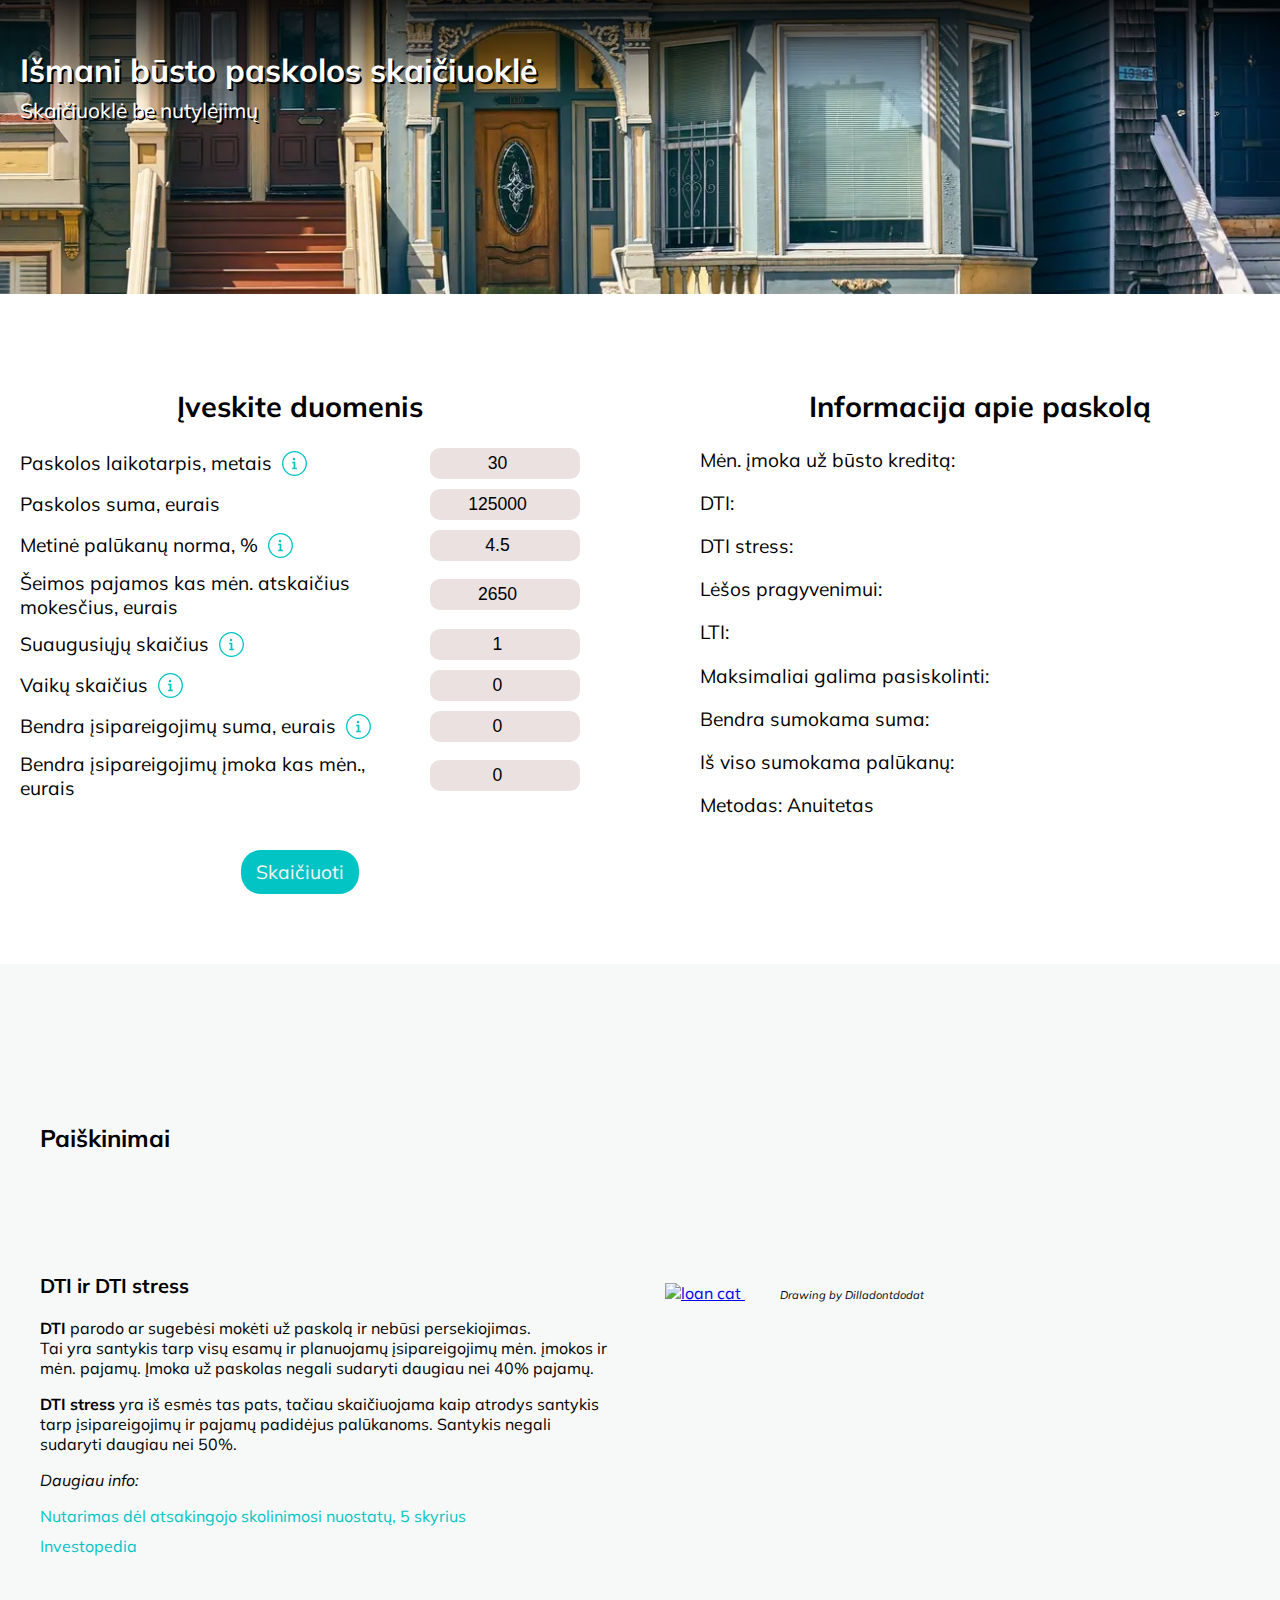
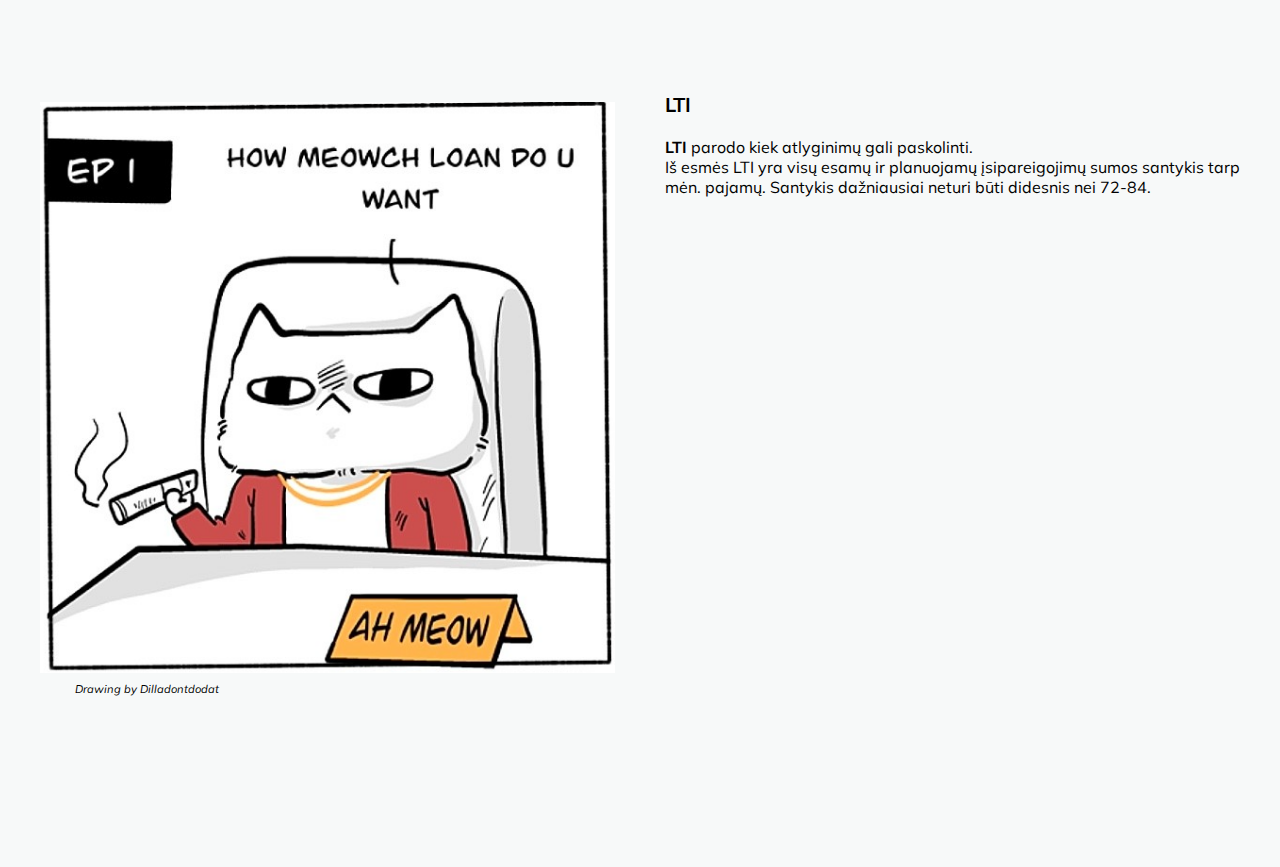
==== index.html @ d9f8b74d "will this work?" ====
<!DOCTYPE html>
<html lang="en">

<head>
    <meta charset="UTF-8">
    <meta http-equiv="X-UA-Compatible" content="IE=edge">
    <meta name="viewport" content="width=device-width, initial-scale=1.0">
    <title>Document</title>
    <link rel="stylesheet" href="style.css">

    <link rel="preconnect" href="https://fonts.googleapis.com">
    <link rel="preconnect" href="https://fonts.gstatic.com" crossorigin>
    <link href="https://fonts.googleapis.com/css2?family=Mulish&display=swap" rel="stylesheet">
</head>

<body>

    <header class="header">
        <div class="img-wrapper">
            <h1>Išmani būsto paskolos skaičiuoklė</h1>
            <p>Skaičiuoklė be nutylėjimų</p>
        </div>
    </header>

    <main class="main">

        <section class="calculator-input">

            <h2>Įveskite duomenis</h2>

            <div class="input-wrapper">

                <div class="input-info">
                    <label for="loanperiod">Paskolos laikotarpis, metais</label>
                    <div class="info-wrapper">
                        <svg xmlns="http://www.w3.org/2000/svg" shape-rendering="geometricPrecision"
                            text-rendering="geometricPrecision" image-rendering="optimizeQuality" fill-rule="evenodd"
                            clip-rule="evenodd" viewBox="0 0 512 512">
                            <path fill-rule="nonzero"
                                d="M256 0c70.69 0 134.7 28.66 181.02 74.98C483.34 121.31 512 185.31 512 256c0 70.69-28.66 134.7-74.98 181.02C390.7 483.34 326.69 512 256 512c-70.69 0-134.7-28.66-181.02-74.98C28.66 390.7 0 326.69 0 256c0-70.69 28.66-134.69 74.98-181.02C121.3 28.66 185.31 0 256 0zm17.75 342.25h29.15v29.32h-93.79v-29.32h28.76v-92.34h-28.76v-29.32h64.64v121.66zm-27.94-150.37c-7.08-.05-13.12-2.53-18.2-7.56-5.08-5.01-7.56-11.11-7.56-18.25 0-7.01 2.48-13.06 7.56-18.08 5.08-5.02 11.12-7.55 18.2-7.55 6.95 0 12.99 2.53 18.08 7.55 5.13 5.02 7.67 11.07 7.67 18.08 0 4.72-1.2 9.07-3.56 12.94-2.36 3.93-5.45 7.07-9.31 9.37-3.87 2.3-8.17 3.45-12.88 3.5zm171.9-97.59C376.33 52.92 319.15 27.32 256 27.32c-63.15 0-120.33 25.6-161.71 66.97C52.92 135.68 27.32 192.85 27.32 256c0 63.15 25.6 120.33 66.97 161.71 41.38 41.37 98.56 66.97 161.71 66.97 63.15 0 120.33-25.6 161.71-66.97 41.37-41.38 66.97-98.56 66.97-161.71 0-63.15-25.6-120.32-66.97-161.71z" />
                        </svg>
                        <div class="info-text">Maksimalus galimas paskolos laikotarpis yra 30 metų, standartiškai
                            skolinama
                            iki 65 metų amžiaus</div>
                    </div>
                </div>

                <input type="number" id="loanperiod" min="1" max="30" value="30" onkeyup="if(value>30) value=30;">



            </div>

            <div class="input-wrapper">
                <label for="loanamount">Paskolos suma, eurais</label>
                <input type="number" id="loanamount" value="125000">
            </div>

            <div class="input-wrapper">

                <div class="input-info">
                    <label for="interest">Metinė palūkanų norma, %</label>
                    <div class="info-wrapper">

                        <svg xmlns="http://www.w3.org/2000/svg" shape-rendering="geometricPrecision"
                            text-rendering="geometricPrecision" image-rendering="optimizeQuality" fill-rule="evenodd"
                            clip-rule="evenodd" viewBox="0 0 512 512">
                            <path fill-rule="nonzero"
                                d="M256 0c70.69 0 134.7 28.66 181.02 74.98C483.34 121.31 512 185.31 512 256c0 70.69-28.66 134.7-74.98 181.02C390.7 483.34 326.69 512 256 512c-70.69 0-134.7-28.66-181.02-74.98C28.66 390.7 0 326.69 0 256c0-70.69 28.66-134.69 74.98-181.02C121.3 28.66 185.31 0 256 0zm17.75 342.25h29.15v29.32h-93.79v-29.32h28.76v-92.34h-28.76v-29.32h64.64v121.66zm-27.94-150.37c-7.08-.05-13.12-2.53-18.2-7.56-5.08-5.01-7.56-11.11-7.56-18.25 0-7.01 2.48-13.06 7.56-18.08 5.08-5.02 11.12-7.55 18.2-7.55 6.95 0 12.99 2.53 18.08 7.55 5.13 5.02 7.67 11.07 7.67 18.08 0 4.72-1.2 9.07-3.56 12.94-2.36 3.93-5.45 7.07-9.31 9.37-3.87 2.3-8.17 3.45-12.88 3.5zm171.9-97.59C376.33 52.92 319.15 27.32 256 27.32c-63.15 0-120.33 25.6-161.71 66.97C52.92 135.68 27.32 192.85 27.32 256c0 63.15 25.6 120.33 66.97 161.71 41.38 41.37 98.56 66.97 161.71 66.97 63.15 0 120.33-25.6 161.71-66.97 41.37-41.38 66.97-98.56 66.97-161.71 0-63.15-25.6-120.32-66.97-161.71z" />
                        </svg>
                        <div class="info-text">Palūkanos susideda iš dviejų dalių: banko maržos ir EURIBOR. </div>
                    </div>
                </div>


                <input type="number" id="interest" value="4.5">



            </div>

            <div class="input-wrapper">
                <label for="income">Šeimos pajamos kas mėn. atskaičius mokesčius, eurais</label>
                <input type="number" id="income" value="2650">


            </div>

            <div class="input-wrapper">


                <div class="input-info">
                    <label for="adults">Suaugusiųjų skaičius</label>
                    <div class="info-wrapper">
                        <svg xmlns="http://www.w3.org/2000/svg" shape-rendering="geometricPrecision"
                            text-rendering="geometricPrecision" image-rendering="optimizeQuality" fill-rule="evenodd"
                            clip-rule="evenodd" viewBox="0 0 512 512">
                            <path fill-rule="nonzero"
                                d="M256 0c70.69 0 134.7 28.66 181.02 74.98C483.34 121.31 512 185.31 512 256c0 70.69-28.66 134.7-74.98 181.02C390.7 483.34 326.69 512 256 512c-70.69 0-134.7-28.66-181.02-74.98C28.66 390.7 0 326.69 0 256c0-70.69 28.66-134.69 74.98-181.02C121.3 28.66 185.31 0 256 0zm17.75 342.25h29.15v29.32h-93.79v-29.32h28.76v-92.34h-28.76v-29.32h64.64v121.66zm-27.94-150.37c-7.08-.05-13.12-2.53-18.2-7.56-5.08-5.01-7.56-11.11-7.56-18.25 0-7.01 2.48-13.06 7.56-18.08 5.08-5.02 11.12-7.55 18.2-7.55 6.95 0 12.99 2.53 18.08 7.55 5.13 5.02 7.67 11.07 7.67 18.08 0 4.72-1.2 9.07-3.56 12.94-2.36 3.93-5.45 7.07-9.31 9.37-3.87 2.3-8.17 3.45-12.88 3.5zm171.9-97.59C376.33 52.92 319.15 27.32 256 27.32c-63.15 0-120.33 25.6-161.71 66.97C52.92 135.68 27.32 192.85 27.32 256c0 63.15 25.6 120.33 66.97 161.71 41.38 41.37 98.56 66.97 161.71 66.97 63.15 0 120.33-25.6 161.71-66.97 41.37-41.38 66.97-98.56 66.97-161.71 0-63.15-25.6-120.32-66.97-161.71z" />
                        </svg>
                        <div class="info-text">Pragyvenimo suma suaugusiui: 575 eurų. </div>
                    </div>
                </div>

                <input type="number" id="adults" value="1">



            </div>

            <div class="input-wrapper">



                <div class="input-info">
                    <label for="kids">Vaikų skaičius</label>
                    <div class="info-wrapper">

                        <svg xmlns="http://www.w3.org/2000/svg" shape-rendering="geometricPrecision"
                            text-rendering="geometricPrecision" image-rendering="optimizeQuality" fill-rule="evenodd"
                            clip-rule="evenodd" viewBox="0 0 512 512">
                            <path fill-rule="nonzero"
                                d="M256 0c70.69 0 134.7 28.66 181.02 74.98C483.34 121.31 512 185.31 512 256c0 70.69-28.66 134.7-74.98 181.02C390.7 483.34 326.69 512 256 512c-70.69 0-134.7-28.66-181.02-74.98C28.66 390.7 0 326.69 0 256c0-70.69 28.66-134.69 74.98-181.02C121.3 28.66 185.31 0 256 0zm17.75 342.25h29.15v29.32h-93.79v-29.32h28.76v-92.34h-28.76v-29.32h64.64v121.66zm-27.94-150.37c-7.08-.05-13.12-2.53-18.2-7.56-5.08-5.01-7.56-11.11-7.56-18.25 0-7.01 2.48-13.06 7.56-18.08 5.08-5.02 11.12-7.55 18.2-7.55 6.95 0 12.99 2.53 18.08 7.55 5.13 5.02 7.67 11.07 7.67 18.08 0 4.72-1.2 9.07-3.56 12.94-2.36 3.93-5.45 7.07-9.31 9.37-3.87 2.3-8.17 3.45-12.88 3.5zm171.9-97.59C376.33 52.92 319.15 27.32 256 27.32c-63.15 0-120.33 25.6-161.71 66.97C52.92 135.68 27.32 192.85 27.32 256c0 63.15 25.6 120.33 66.97 161.71 41.38 41.37 98.56 66.97 161.71 66.97 63.15 0 120.33-25.6 161.71-66.97 41.37-41.38 66.97-98.56 66.97-161.71 0-63.15-25.6-120.32-66.97-161.71z" />
                        </svg>

                        <div class="info-text">Pragyvenimo suma vaikui: 215 eurų. </div>


                    </div>

                </div>


                <input type="number" id="kids" value="0">



            </div>

            <div class="input-wrapper">

                <div class="input-info">

                    <label for="obligationtotal">Bendra įsipareigojimų suma, eurais</label>
                    <div class="info-wrapper">
                        <svg xmlns="http://www.w3.org/2000/svg" shape-rendering="geometricPrecision"
                            text-rendering="geometricPrecision" image-rendering="optimizeQuality" fill-rule="evenodd"
                            clip-rule="evenodd" viewBox="0 0 512 512">
                            <path fill-rule="nonzero"
                                d="M256 0c70.69 0 134.7 28.66 181.02 74.98C483.34 121.31 512 185.31 512 256c0 70.69-28.66 134.7-74.98 181.02C390.7 483.34 326.69 512 256 512c-70.69 0-134.7-28.66-181.02-74.98C28.66 390.7 0 326.69 0 256c0-70.69 28.66-134.69 74.98-181.02C121.3 28.66 185.31 0 256 0zm17.75 342.25h29.15v29.32h-93.79v-29.32h28.76v-92.34h-28.76v-29.32h64.64v121.66zm-27.94-150.37c-7.08-.05-13.12-2.53-18.2-7.56-5.08-5.01-7.56-11.11-7.56-18.25 0-7.01 2.48-13.06 7.56-18.08 5.08-5.02 11.12-7.55 18.2-7.55 6.95 0 12.99 2.53 18.08 7.55 5.13 5.02 7.67 11.07 7.67 18.08 0 4.72-1.2 9.07-3.56 12.94-2.36 3.93-5.45 7.07-9.31 9.37-3.87 2.3-8.17 3.45-12.88 3.5zm171.9-97.59C376.33 52.92 319.15 27.32 256 27.32c-63.15 0-120.33 25.6-161.71 66.97C52.92 135.68 27.32 192.85 27.32 256c0 63.15 25.6 120.33 66.97 161.71 41.38 41.37 98.56 66.97 161.71 66.97 63.15 0 120.33-25.6 161.71-66.97 41.37-41.38 66.97-98.56 66.97-161.71 0-63.15-25.6-120.32-66.97-161.71z" />
                        </svg>
                        <div class="info-text">Įveskite visų savo esamų kredito limitų, paskolų, lizingų sumą.</div>
                    </div>
                </div>



                <input type="number" id="obligationtotal" value="0">




            </div>

            <div class="input-wrapper">
                <label for="obligationmonthly">Bendra įsipareigojimų įmoka kas mėn., eurais</label>
                <input type="number" id="obligationmonthly" value="0">
            </div>

            <div class="button-wrap">

                <button class="calculate-click" onclick="calculateMortgage()">Skaičiuoti</button>
            </div>

        </section>

        <section class="calculator-output">

            <h2>Informacija apie paskolą</h2>


            <p id="monthly-payment">Mėn. įmoka už būsto kreditą:</p>
            <p id="DTI">DTI:</p>
            <p id="DSTI">DTI stress:</p>
            <p id="disposibles">Lėšos pragyvenimui: </p>
            <p id="LTI">LTI:</p>
            <p id="max-loan">Maksimaliai galima pasiskolinti:</p>
            <p id="loan-cost">Bendra sumokama suma:</p>
            <p id="total-interest">Iš viso sumokama palūkanų:</p>
            <p id="anuity">Metodas: Anuitetas</p>





        </section>






    </main>

    <footer class="footer">

        <section class="calculator-explained">

            <h2>Paiškinimai</h2>

            <article class="explain">

              


                <div class="explain-text">

                    <h3 class="DTI"> DTI ir DTI stress</h3>

                    <p> 

                        <p><strong>DTI</strong> parodo ar sugebėsi mokėti už paskolą ir nebūsi persekiojimas. <br> Tai yra santykis tarp visų esamų ir planuojamų įsipareigojimų mėn. įmokos ir mėn. pajamų. Įmoka už paskolas negali sudaryti daugiau nei 40% pajamų. </p>
                        <p><strong>DTI stress</strong> yra iš esmės tas pats, tačiau skaičiuojama kaip atrodys santykis tarp įsipareigojimų ir pajamų padidėjus palūkanoms. Santykis negali sudaryti daugiau nei 50%. </p>

                         
                    
                        <span class="more-info">

                            <p><em>Daugiau info:</em> </p>
                            
                            <a class="links"
                                href="https://e-seimas.lrs.lt/portal/legalAct/lt/TAD/TAIS.405879/asr"
                                target="_blank">Nutarimas
                                dėl atsakingojo
                                skolinimosi nuostatų, 5 skyrius</a>
                        </span>

                        
                        <span class="more-info">

                             <a class="links"
                                href="https://www.investopedia.com/terms/d/dti.asp"
                                target="_blank">Investopedia</a>
                        </span>

                    </p>
                </div>

                <div class="loan-cat">

                    <a href="#">
                        <img src="getmoney.png" alt="loan cat">
                    </a>
                    <cite>Drawing by Dilladontdodat</cite>
                    
                </div>

            </article>


            <article class="explain explain-2">

               

                <div class="explain-text explain-text-2">

                    <h3 class="LTI">LTI</h3>
                    
                    <p>
                        <strong>LTI</strong> parodo kiek atlyginimų gali paskolinti. <br> Iš esmės LTI yra visų esamų ir planuojamų įsipareigojimų sumos santykis tarp mėn. pajamų. Santykis dažniausiai neturi
                        būti didesnis nei 72-84. 
                    </p>
                </div>

                <div class="loan-cat loan-cat-2">

                    <a href="#">
                        <img src="howmuchloan.PNG" alt="loan cat">
                    </a>
                    <cite>Drawing by Dilladontdodat</cite>
                    
                </div>


            </article>


        </section>

    </footer>




    <script src="script.js"></script>

</body>

</html>
---- style.css ----
* {
  box-sizing: border-box;
}

body {
  margin: 0px;
  font-family: "Mulish", sans-serif;
}

.main,
.calculator-explained {
  margin-top: 50px;
  margin-left: auto;
  margin-right: auto;
  max-width: 1450px;
  width: 100%;
}

.header {
  margin-top: 0px;
  font-family: "Mulish", sans-serif;
}
.header .img-wrapper {
  background-image: linear-gradient(0deg, rgba(255, 255, 255, 0) 65%, rgba(1, 0, 0, 0.8) 100%), url("happyhouse.jpg");
  padding-bottom: 150px;
  background-position: 70%;
  background-size: 100%;
  background-repeat: no-repeat;
  background-size: cover;
}
.header .img-wrapper h1 {
  color: white;
  text-shadow: 2px 2px black;
  margin-left: 20px;
  margin-bottom: 7px;
  padding-top: 50px;
  margin-top: 0px;
}
.header .img-wrapper p {
  margin-top: 0px;
  color: white;
  text-shadow: 2px 2px black;
  margin-left: 20px;
  font-size: 1.3rem;
}

.main {
  display: grid;
  grid-template-columns: 1fr 1fr;
  -moz-column-gap: 80px;
       column-gap: 80px;
  font-size: 1.2rem;
}
@media (max-width: 999px) {
  .main {
    grid-template-columns: 1fr;
    width: 100%;
  }
}
.main h2 {
  text-align: center;
}
.main .calculator-input {
  padding: 20px;
}
.main .calculator-input .input-wrapper {
  margin-top: 10px;
  display: flex;
  justify-content: space-between;
  align-content: center;
  align-items: center;
  -moz-column-gap: 20px;
       column-gap: 20px;
}
@media (max-width: 649px) {
  .main .calculator-input .input-wrapper {
    flex-direction: column;
    row-gap: 20px;
  }
}
.main .calculator-input .input-wrapper label {
  text-align: left;
}
@media (max-width: 649px) {
  .main .calculator-input .input-wrapper label {
    text-align: center;
  }
}
.main .calculator-input .input-wrapper .input-info {
  display: flex;
  align-content: center;
  align-items: center;
  -moz-column-gap: 10px;
       column-gap: 10px;
}
.main .calculator-input .input-wrapper input {
  background-color: rgb(235, 225, 225);
  border: none;
  padding: 5px 10px;
  border-radius: 10px;
  width: 150px;
  font-size: 1.1rem;
  text-align: center;
}
@media (max-width: 649px) {
  .main .calculator-input .input-wrapper input {
    width: 50%;
  }
}
.main .calculator-input .input-wrapper .info-wrapper {
  width: 25px;
  height: 25px;
  position: relative;
  display: inline-block;
}
.main .calculator-input .input-wrapper .info-wrapper .info-text {
  background-color: #02c4c4;
  color: white;
  padding: 8px 10px;
  font-size: 0.85rem;
  border-radius: 10px;
  visibility: hidden;
  display: inline-block;
  position: absolute;
  left: 40px;
  width: 200px;
}
@media (max-width: 649px) {
  .main .calculator-input .input-wrapper .info-wrapper .info-text {
    right: 40px;
    left: unset;
  }
}
.main .calculator-input .input-wrapper .info-wrapper svg {
  width: 25px;
  height: 25px;
  fill: #02c4c4;
}
.main .calculator-input .input-wrapper .info-wrapper svg:hover {
  fill: blue;
}
.main .calculator-input .input-wrapper .info-wrapper:hover {
  cursor: pointer;
}
.main .calculator-input .input-wrapper .info-wrapper:hover .info-text {
  visibility: visible;
  z-index: 1;
}
.main .calculator-input .button-wrap {
  display: flex;
  justify-content: center;
}
.main .calculator-input .button-wrap .calculate-click {
  margin-top: 50px;
  background-color: #02c4c4;
  border: none;
  padding: 10px 15px;
  border-radius: 20px;
  font-family: "Mulish", sans-serif;
  color: whitesmoke;
  font-size: 1.2rem;
  cursor: pointer;
}
.main .calculator-input .button-wrap .calculate-click:hover {
  color: white;
  background-color: blue;
}
.main .calculator-input .button-wrap .calculate-click:active {
  opacity: 0.8;
}
.main .calculator-output {
  padding: 20px;
}

.footer {
  font-family: "Mulish", sans-serif;
  margin-top: 50px;
  margin-bottom: 0px;
  padding: 20px;
  padding-bottom: 50px;
  background-color: rgba(236, 241, 241, 0.3960784314);
  font-family: "Mulish", sans-serif;
}
@media (max-width: 999px) {
  .footer {
    width: 100%;
  }
}
.footer .calculator-explained {
  margin-top: 100px;
  padding: 20px;
  margin-bottom: 100px;
}
.footer .calculator-explained .explain, .footer .calculator-explained .explain.explain-2 {
  display: grid;
  grid-template-columns: 1fr 1fr;
  grid-template-rows: auto 1fr;
  -moz-column-gap: 50px;
       column-gap: 50px;
  margin-top: 100px;
}
@media (max-width: 649px) {
  .footer .calculator-explained .explain, .footer .calculator-explained .explain.explain-2 {
    grid-template-columns: 1fr;
    grid-template-rows: auto auto 1fr;
  }
}
.footer .calculator-explained .explain h3, .footer .calculator-explained .explain .LTI, .footer .calculator-explained .explain.explain-2 h3, .footer .calculator-explained .explain.explain-2 .LTI {
  font-size: 1.25rem;
}
.footer .calculator-explained .explain .loan-cat, .footer .calculator-explained .explain .loan-cat.loan-cat-2, .footer .calculator-explained .explain.explain-2 .loan-cat, .footer .calculator-explained .explain.explain-2 .loan-cat.loan-cat-2 {
  grid-row: 2/3;
  grid-column: 2/3;
  justify-self: end;
  width: 100%;
}
@media (max-width: 649px) {
  .footer .calculator-explained .explain .loan-cat, .footer .calculator-explained .explain .loan-cat.loan-cat-2, .footer .calculator-explained .explain.explain-2 .loan-cat, .footer .calculator-explained .explain.explain-2 .loan-cat.loan-cat-2 {
    grid-column: 1/2;
    grid-row: 3/4;
    justify-self: start;
    width: 100%;
  }
}
.footer .calculator-explained .explain .loan-cat a img, .footer .calculator-explained .explain .loan-cat.loan-cat-2 a img, .footer .calculator-explained .explain.explain-2 .loan-cat a img, .footer .calculator-explained .explain.explain-2 .loan-cat.loan-cat-2 a img {
  margin-top: 30px;
  width: 100%;
}
.footer .calculator-explained .explain .loan-cat cite, .footer .calculator-explained .explain .loan-cat.loan-cat-2 cite, .footer .calculator-explained .explain.explain-2 .loan-cat cite, .footer .calculator-explained .explain.explain-2 .loan-cat.loan-cat-2 cite {
  margin-left: 35px;
  font-size: 0.7em;
}
.footer .calculator-explained .explain .explain-text, .footer .calculator-explained .explain .explain-text.explain-text-2, .footer .calculator-explained .explain.explain-2 .explain-text, .footer .calculator-explained .explain.explain-2 .explain-text.explain-text-2 {
  grid-row: 2/3;
}
.footer .calculator-explained .explain .explain-text .more-info, .footer .calculator-explained .explain .explain-text.explain-text-2 .more-info, .footer .calculator-explained .explain.explain-2 .explain-text .more-info, .footer .calculator-explained .explain.explain-2 .explain-text.explain-text-2 .more-info {
  display: block;
  margin-top: 10px;
}
.footer .calculator-explained .explain .explain-text .more-info .links, .footer .calculator-explained .explain .explain-text.explain-text-2 .more-info .links, .footer .calculator-explained .explain.explain-2 .explain-text .more-info .links, .footer .calculator-explained .explain.explain-2 .explain-text.explain-text-2 .more-info .links {
  text-decoration: none;
  color: #02c4c4;
}
.footer .calculator-explained .explain .explain-text .more-info .links:hover, .footer .calculator-explained .explain .explain-text.explain-text-2 .more-info .links:hover, .footer .calculator-explained .explain.explain-2 .explain-text .more-info .links:hover, .footer .calculator-explained .explain.explain-2 .explain-text.explain-text-2 .more-info .links:hover {
  color: blue;
}
.footer .calculator-explained .explain .explain-text .more-info .links:active, .footer .calculator-explained .explain .explain-text.explain-text-2 .more-info .links:active, .footer .calculator-explained .explain.explain-2 .explain-text .more-info .links:active, .footer .calculator-explained .explain.explain-2 .explain-text.explain-text-2 .more-info .links:active {
  opacity: 0.8;
}
.footer .calculator-explained .explain .explain-text.explain-text-2, .footer .calculator-explained .explain.explain-2 .explain-text.explain-text-2 {
  grid-column: 2/3;
}
@media (max-width: 649px) {
  .footer .calculator-explained .explain .explain-text.explain-text-2, .footer .calculator-explained .explain.explain-2 .explain-text.explain-text-2 {
    grid-column: 1/2;
  }
}
.footer .calculator-explained .explain .loan-cat.loan-cat-2, .footer .calculator-explained .explain.explain-2 .loan-cat.loan-cat-2 {
  grid-column: 1/2;
  justify-self: start;
}/*# sourceMappingURL=style.css.map */
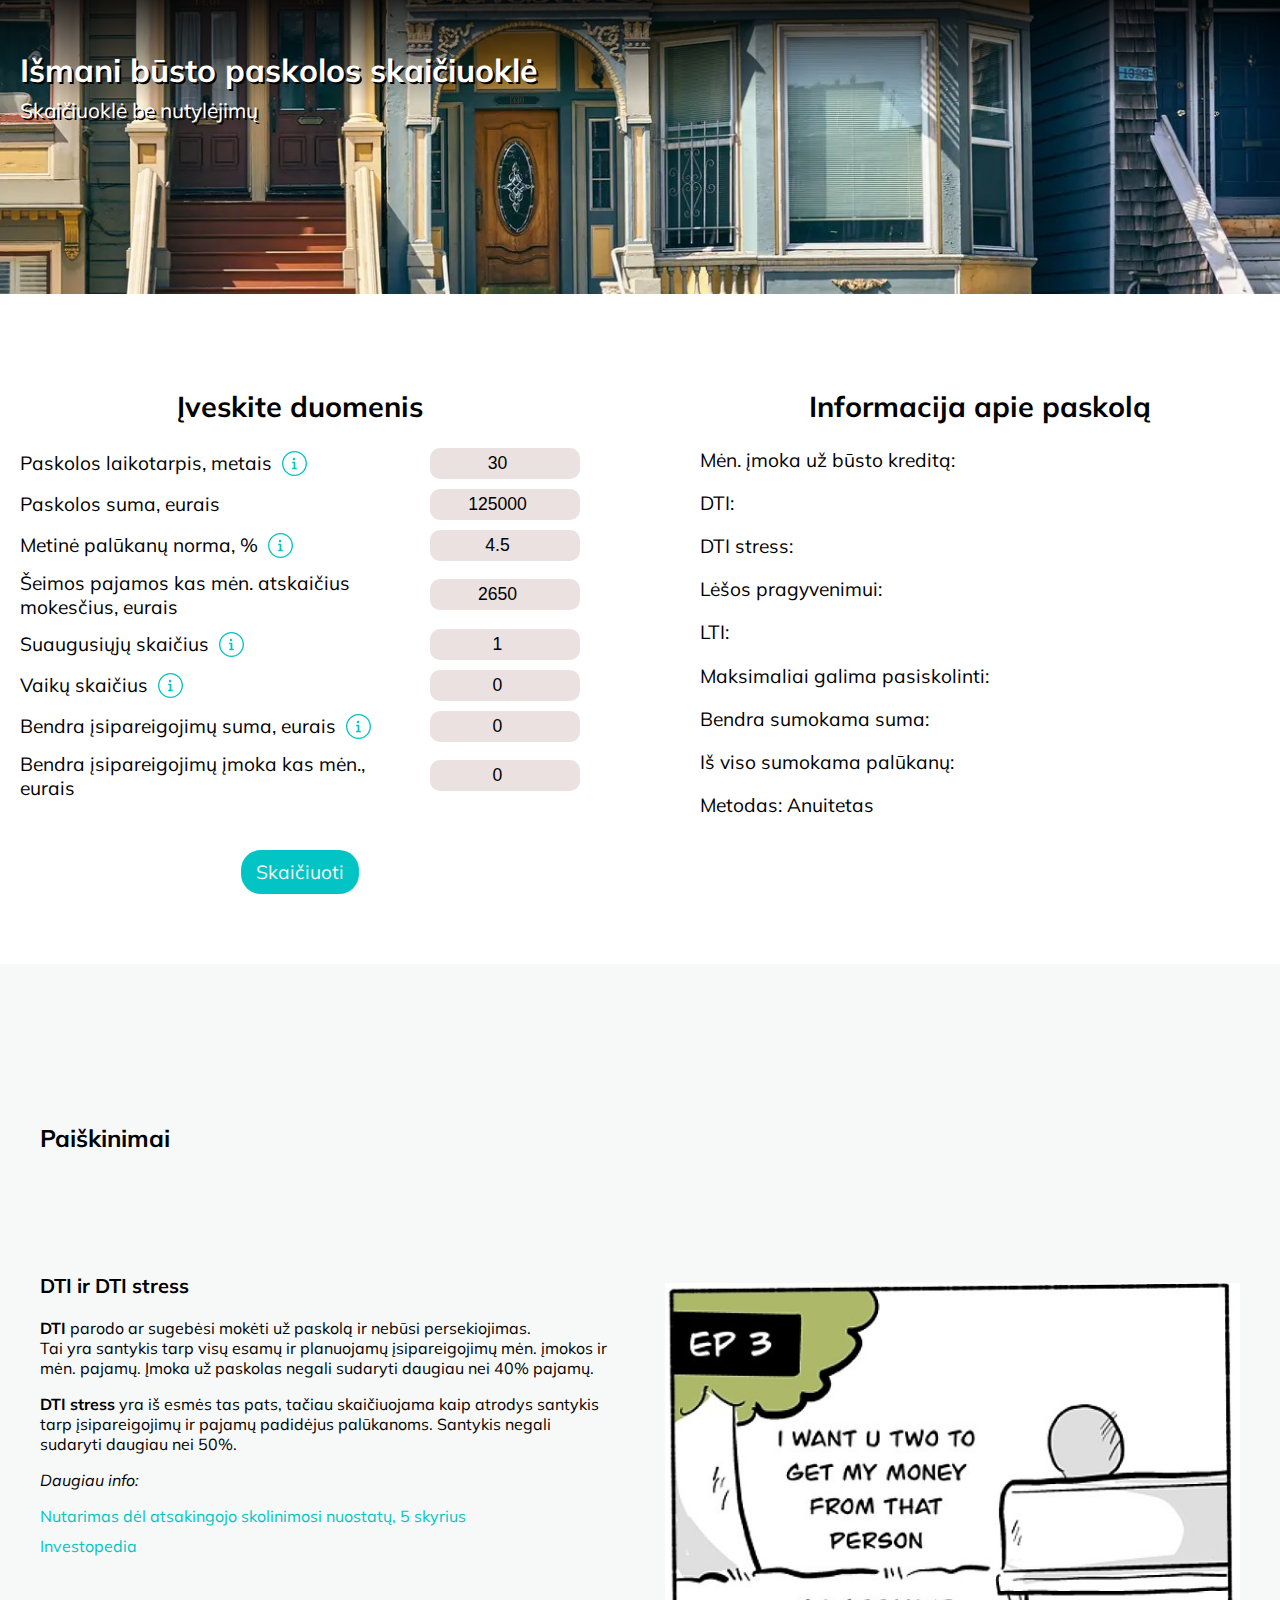
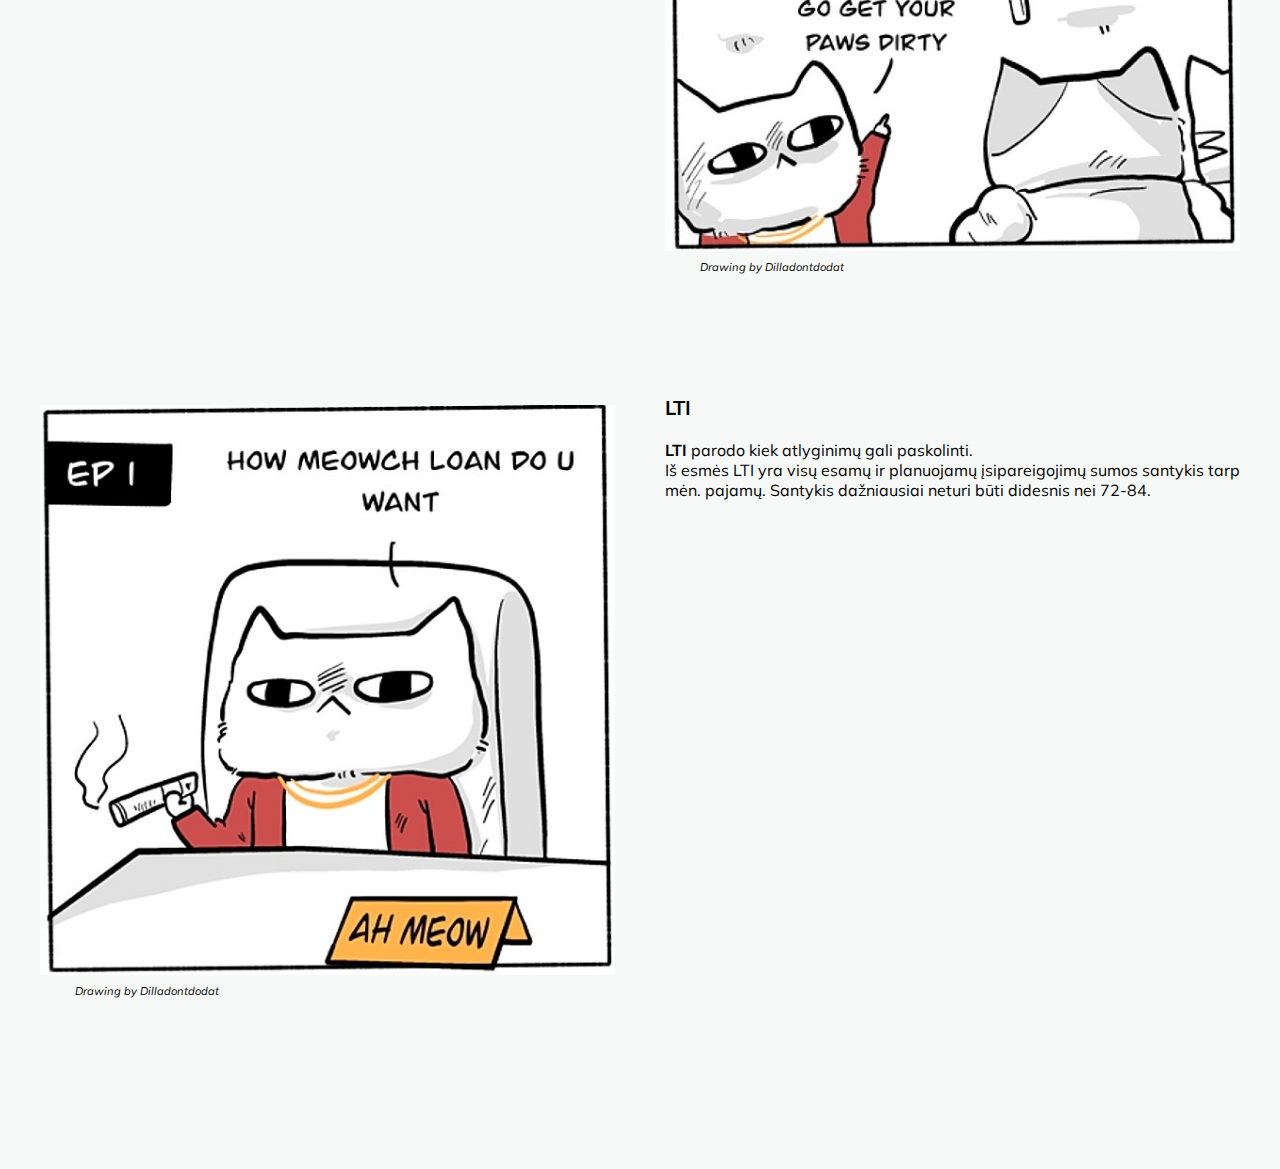
==== commit 156b4d11: "pls work" ====
--- a/index.html
+++ b/index.html
@@ -249,7 +249,7 @@
                 <div class="loan-cat">
 
                     <a href="#">
-                        <img src="getmoney.png" alt="loan cat">
+                        <img src="getmoney.PNG" alt="loan cat">
                     </a>
                     <cite>Drawing by Dilladontdodat</cite>
                     
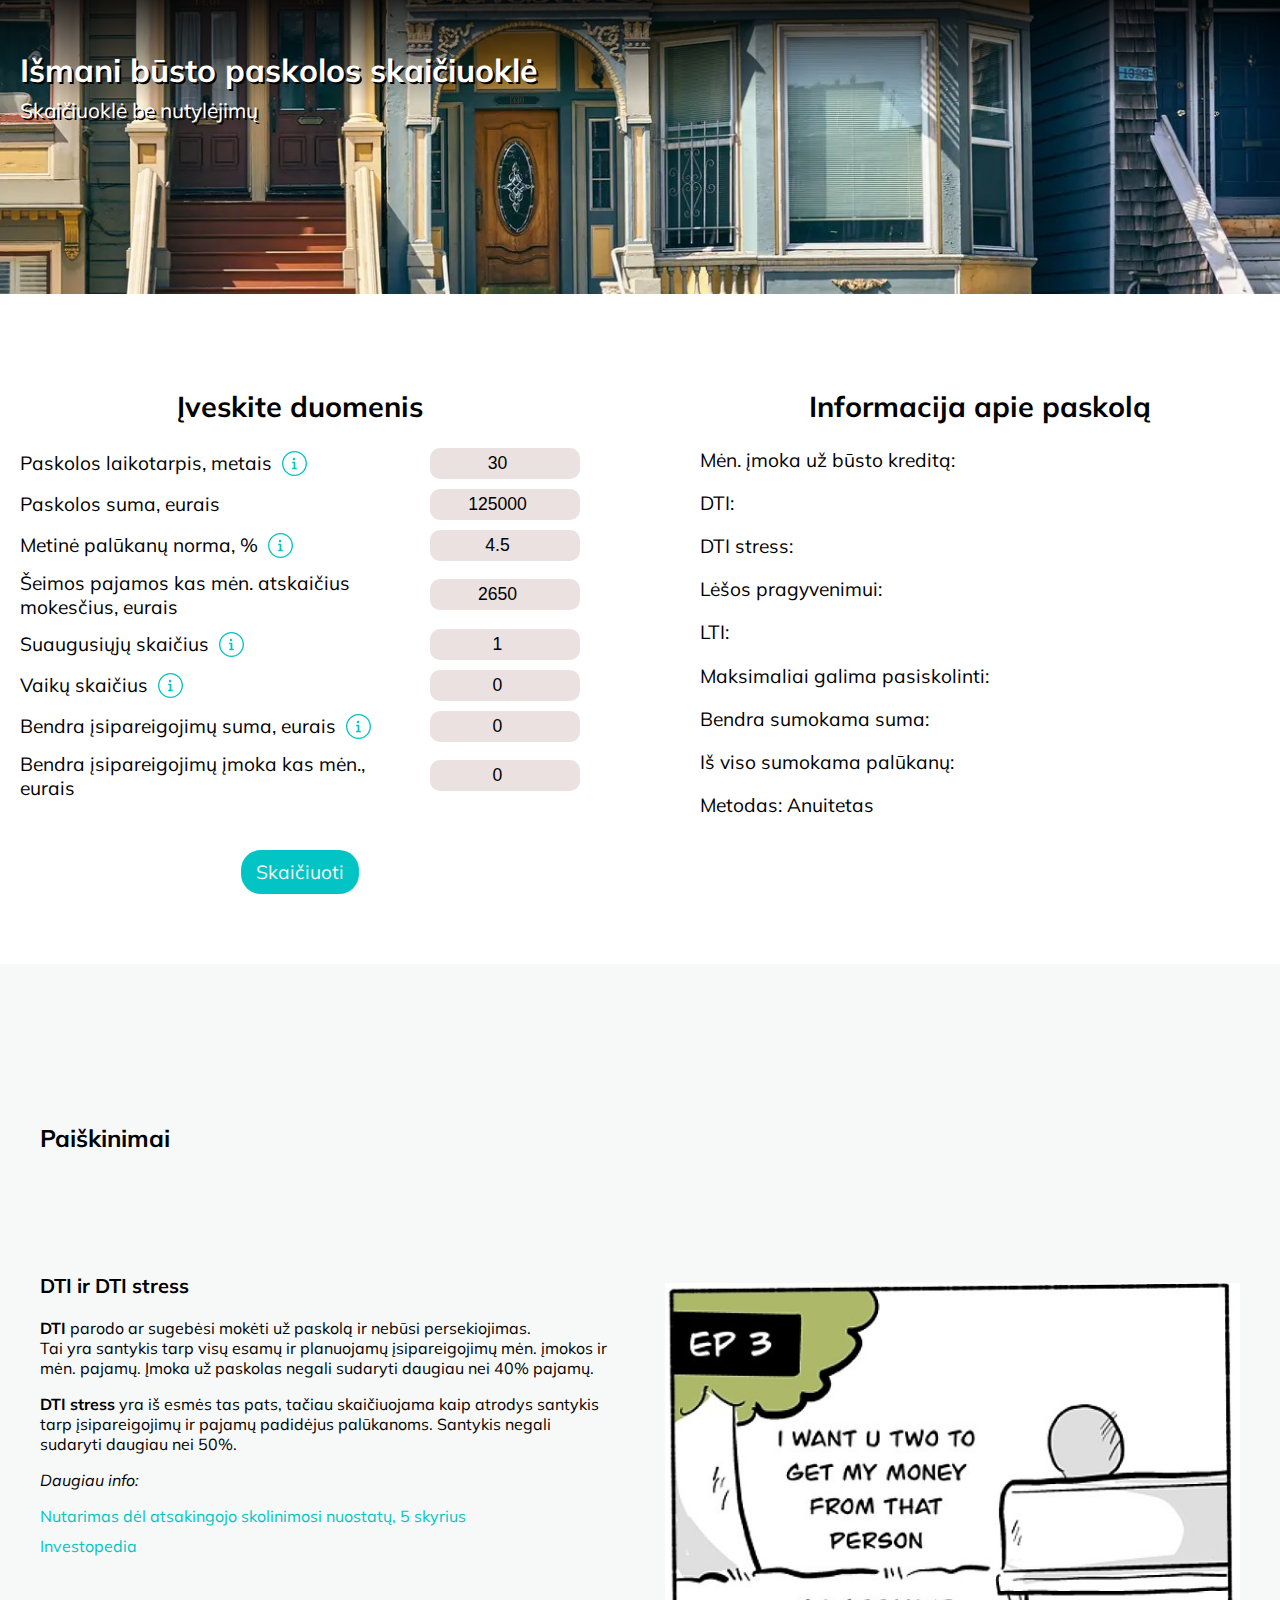
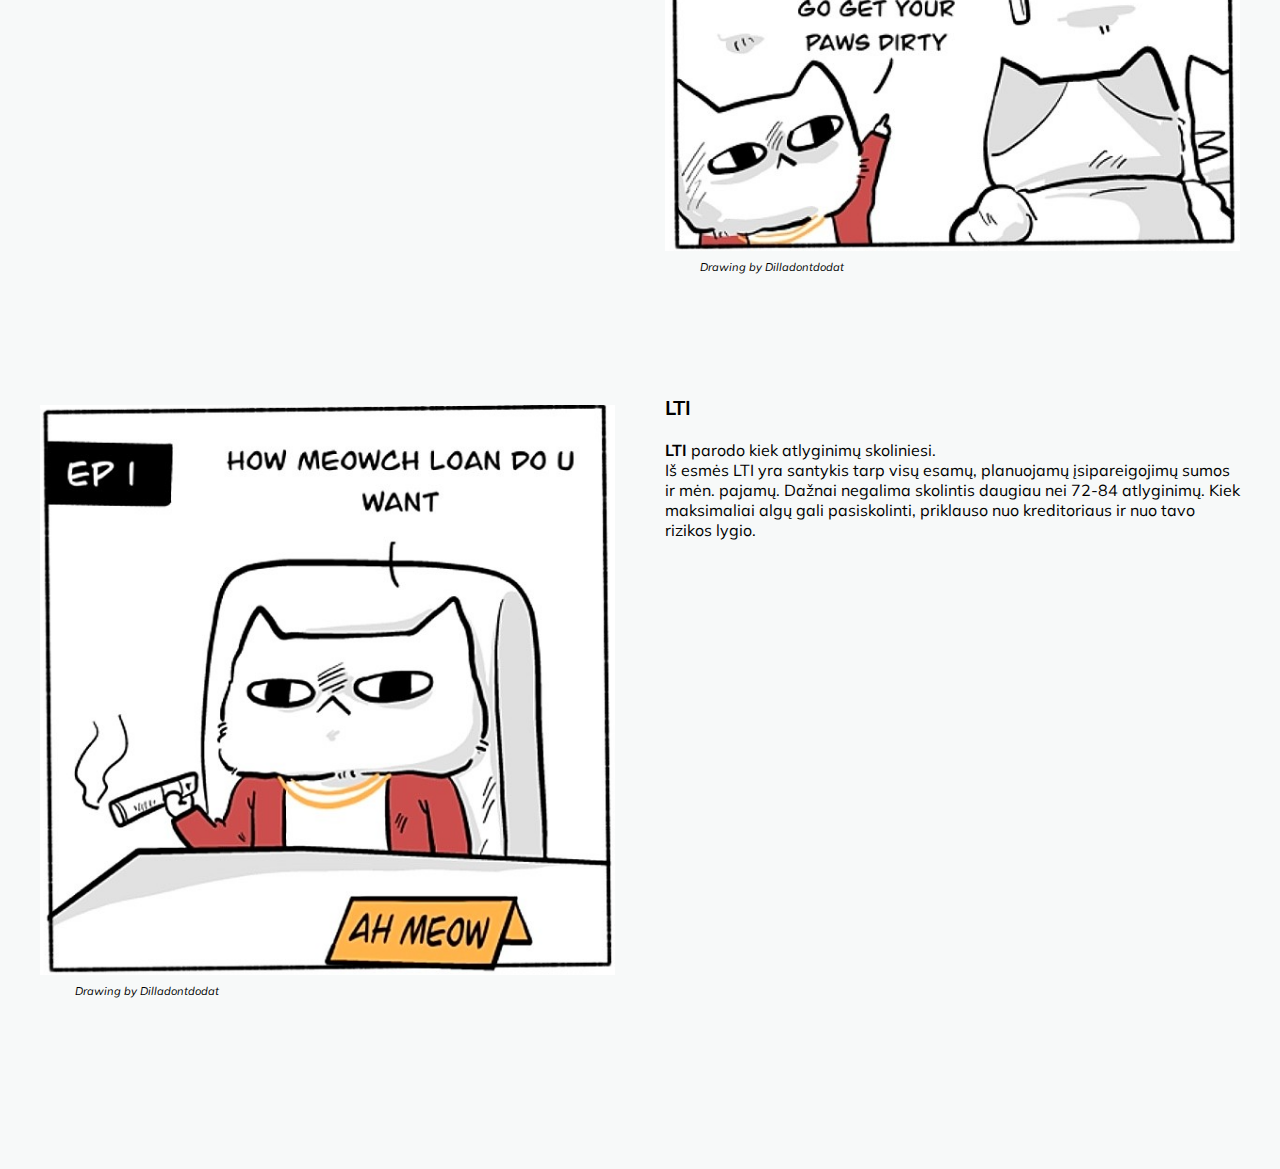
==== commit 430686bc: "text" ====
--- a/index.html
+++ b/index.html
@@ -267,8 +267,8 @@
                     <h3 class="LTI">LTI</h3>
                     
                     <p>
-                        <strong>LTI</strong> parodo kiek atlyginimų gali paskolinti. <br> Iš esmės LTI yra visų esamų ir planuojamų įsipareigojimų sumos santykis tarp mėn. pajamų. Santykis dažniausiai neturi
-                        būti didesnis nei 72-84. 
+                        <strong>LTI</strong> parodo kiek atlyginimų skoliniesi. <br> Iš esmės LTI yra santykis tarp visų esamų, planuojamų įsipareigojimų sumos ir mėn. pajamų. Dažnai negalima skolintis daugiau nei
+                        72-84 atlyginimų. Kiek maksimaliai algų gali pasiskolinti, priklauso nuo kreditoriaus ir nuo tavo rizikos lygio.
                     </p>
                 </div>
 
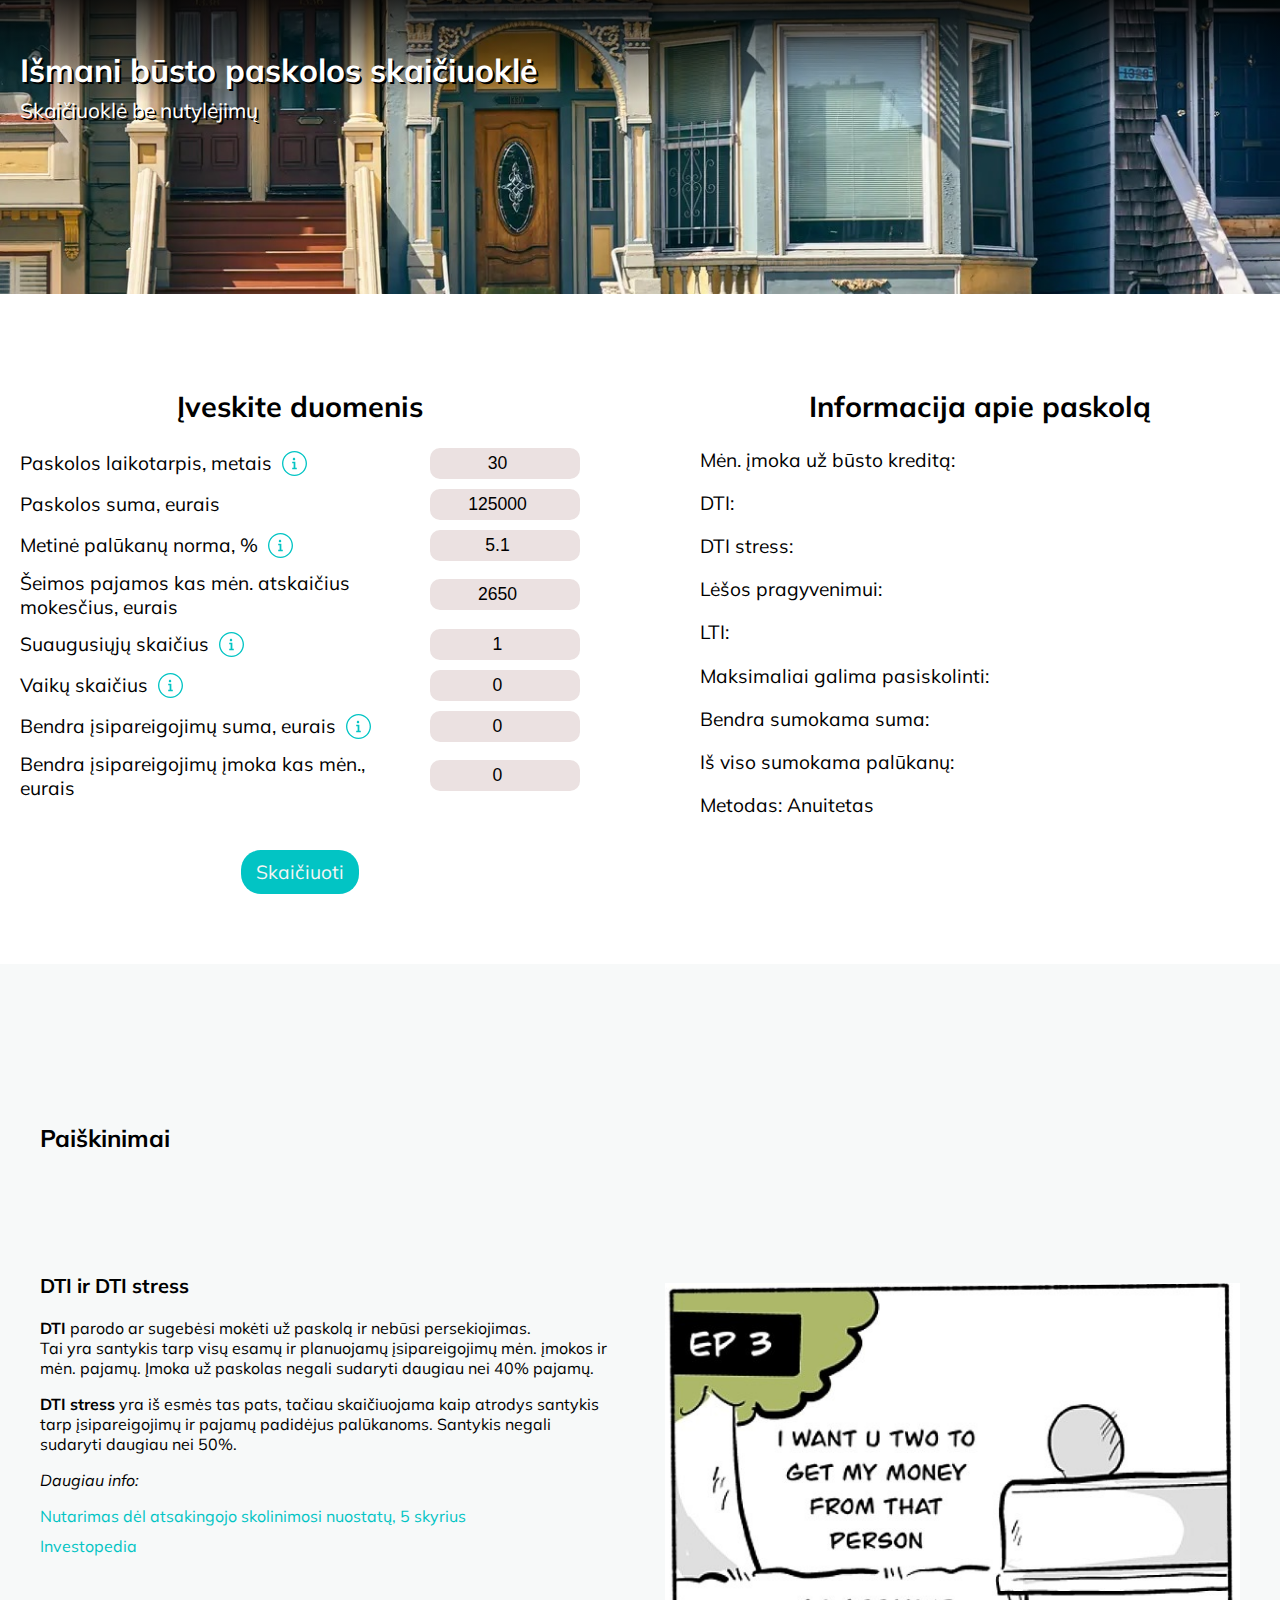
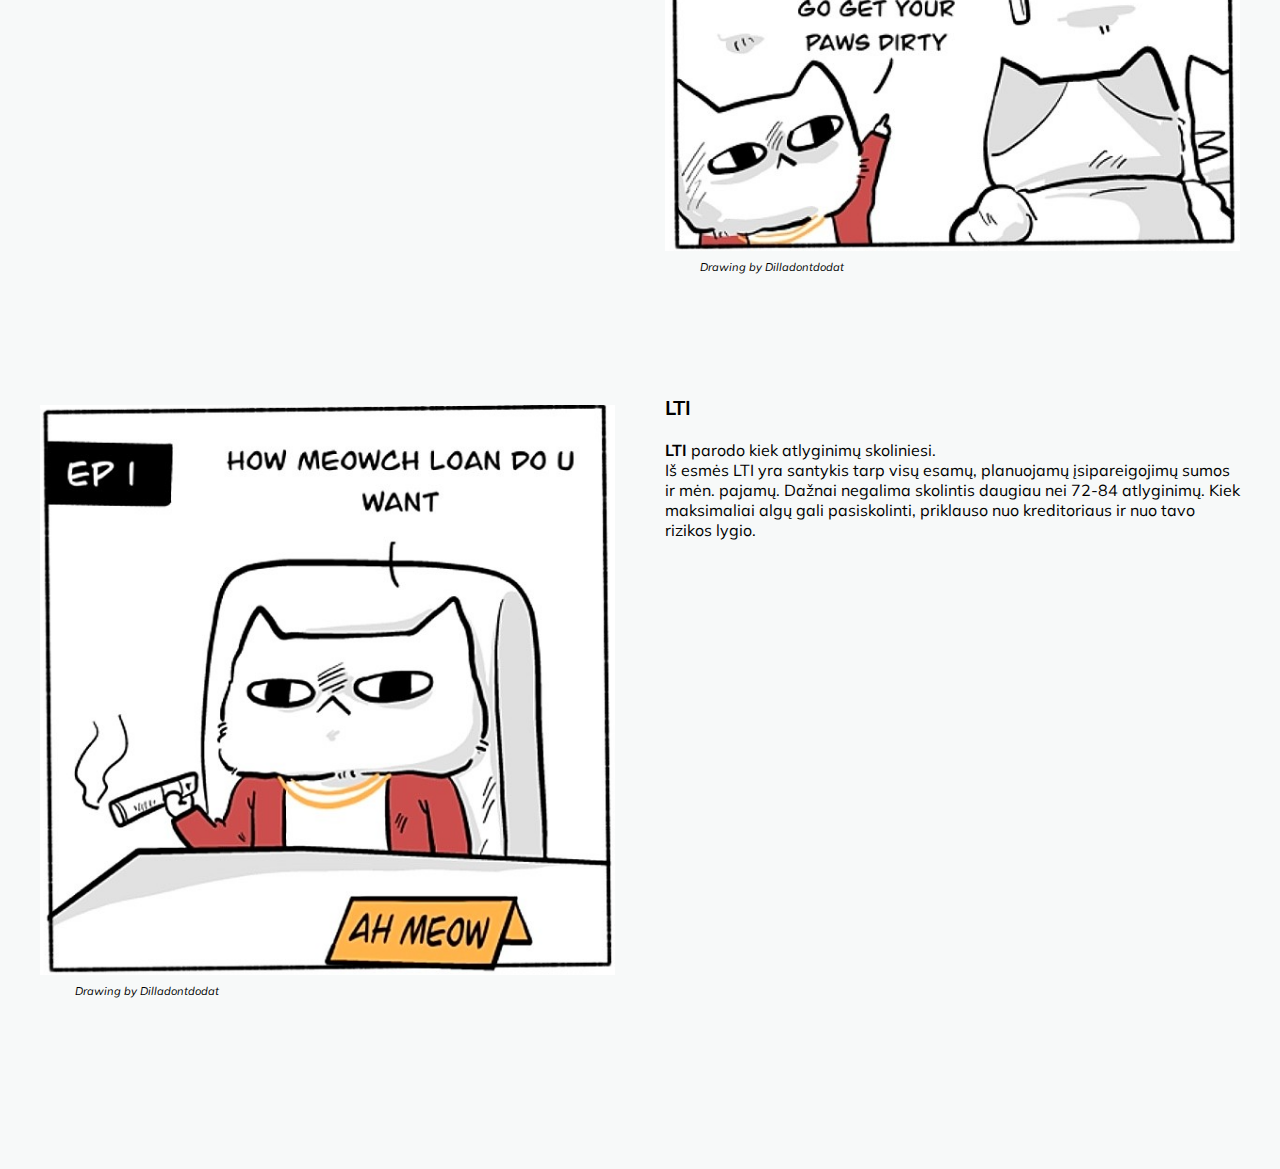
==== commit 25ca1f6a: "interest" ====
--- a/index.html
+++ b/index.html
@@ -73,7 +73,7 @@
                 </div>
 
 
-                <input type="number" id="interest" value="4.5">
+                <input type="number" id="interest" value="5.1">
 
 
 
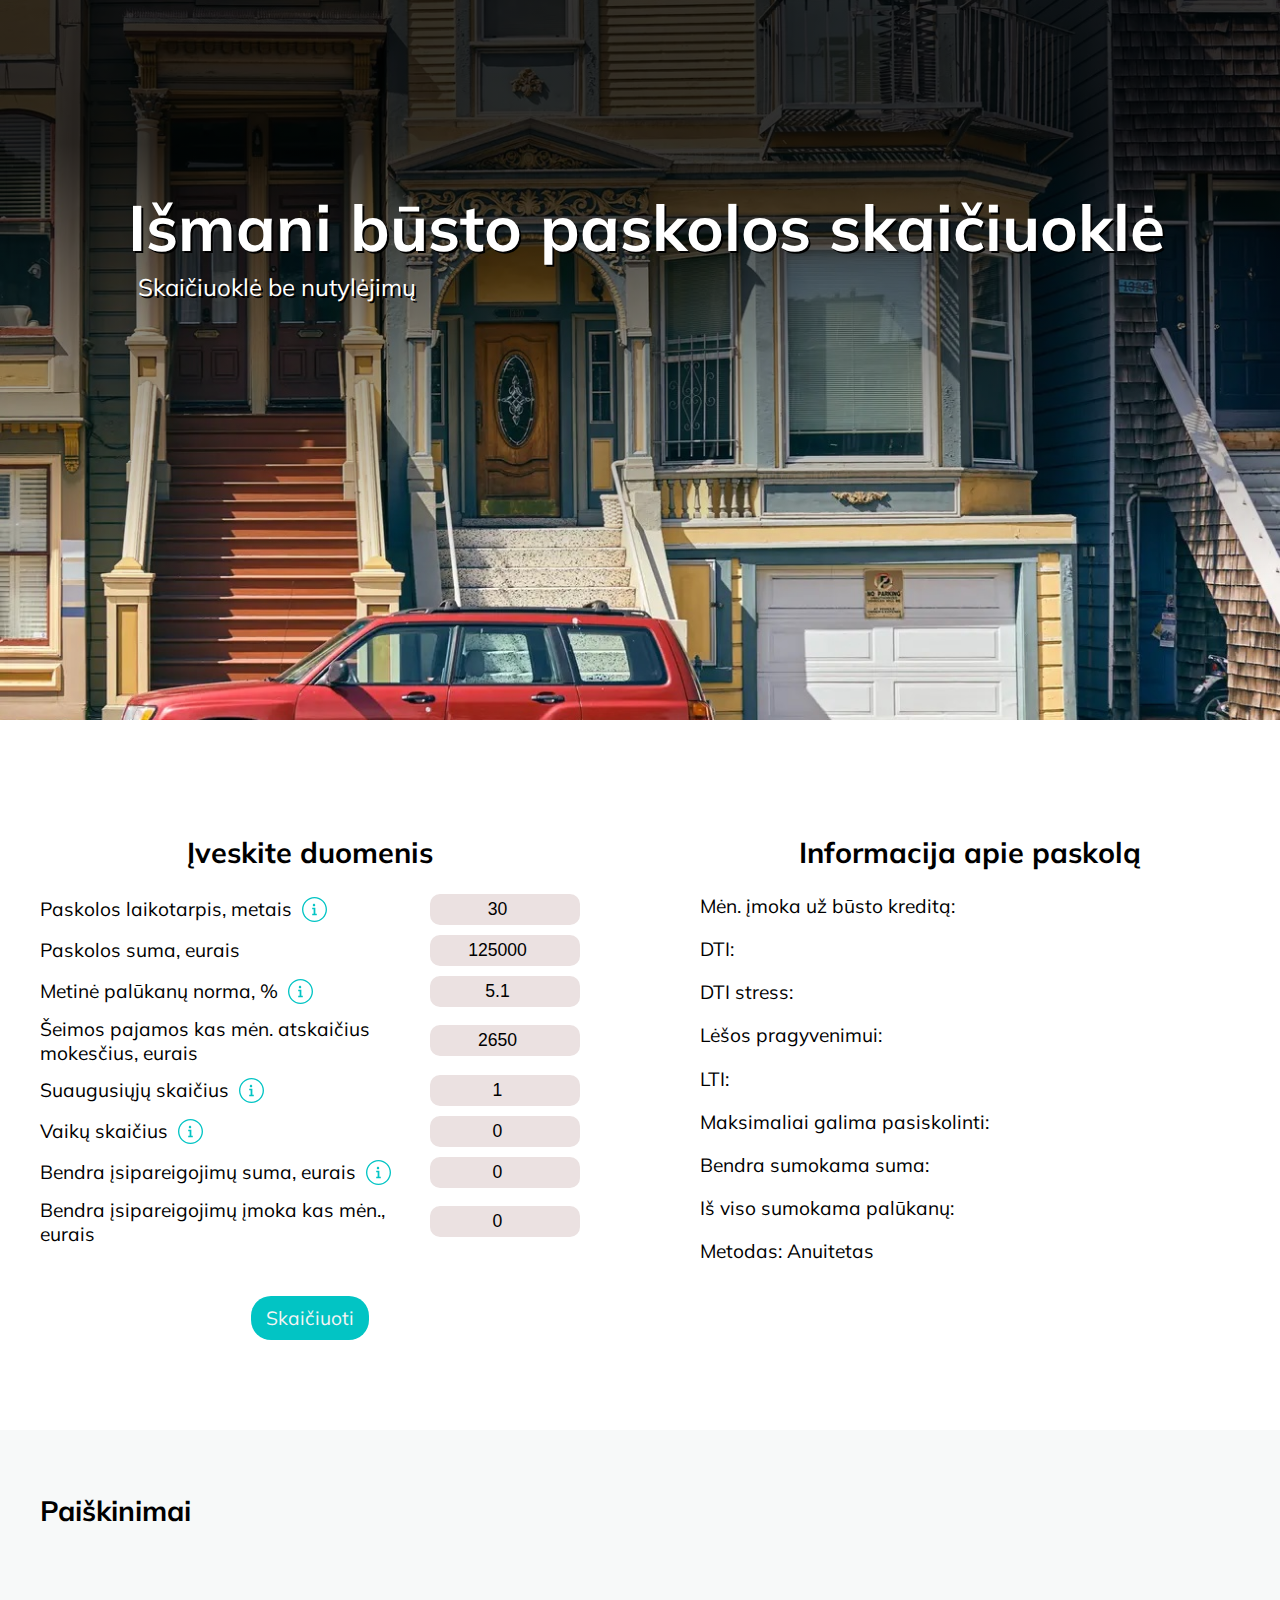
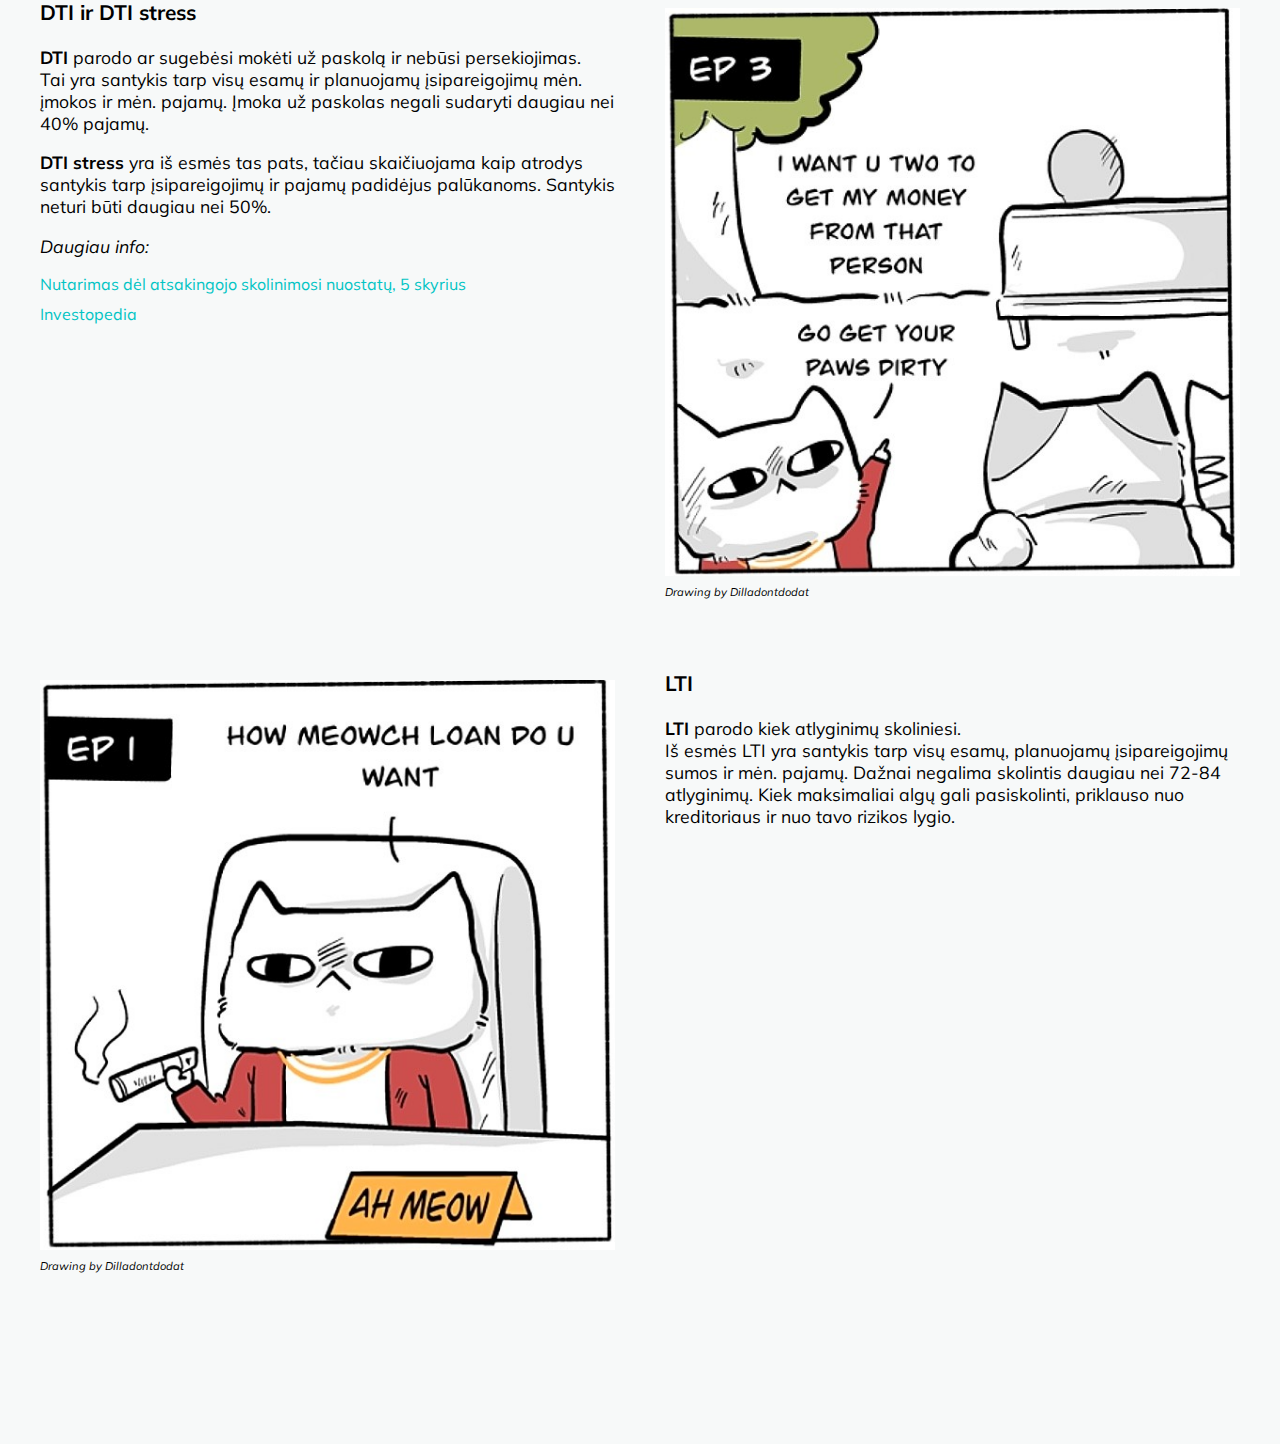
==== commit 6124ef9b: "1.11" ====
--- a/index.html
+++ b/index.html
@@ -17,8 +17,10 @@
 
     <header class="header">
         <div class="img-wrapper">
-            <h1>Išmani būsto paskolos skaičiuoklė</h1>
-            <p>Skaičiuoklė be nutylėjimų</p>
+            <div class="header-text">
+                <h1>Išmani būsto paskolos skaičiuoklė</h1>
+                <p>Skaičiuoklė be nutylėjimų</p>
+            </div>
         </div>
     </header>
 
@@ -220,7 +222,7 @@
                     <p> 
 
                         <p><strong>DTI</strong> parodo ar sugebėsi mokėti už paskolą ir nebūsi persekiojimas. <br> Tai yra santykis tarp visų esamų ir planuojamų įsipareigojimų mėn. įmokos ir mėn. pajamų. Įmoka už paskolas negali sudaryti daugiau nei 40% pajamų. </p>
-                        <p><strong>DTI stress</strong> yra iš esmės tas pats, tačiau skaičiuojama kaip atrodys santykis tarp įsipareigojimų ir pajamų padidėjus palūkanoms. Santykis negali sudaryti daugiau nei 50%. </p>
+                        <p><strong>DTI stress</strong> yra iš esmės tas pats, tačiau skaičiuojama kaip atrodys santykis tarp įsipareigojimų ir pajamų padidėjus palūkanoms. Santykis neturi būti daugiau nei 50%. </p>
 
                          
                     
@@ -248,11 +250,11 @@
 
                 <div class="loan-cat">
 
-                    <a href="#">
-                        <img src="getmoney.PNG" alt="loan cat">
-                    </a>
-                    <cite>Drawing by Dilladontdodat</cite>
-                    
+                
+                      
+                       <img src="getmoney.PNG" alt="loan cat">
+                       <cite>Drawing by Dilladontdodat</cite>
+              
                 </div>
 
             </article>
@@ -274,9 +276,9 @@
 
                 <div class="loan-cat loan-cat-2">
 
-                    <a href="#">
+                  
                         <img src="howmuchloan.PNG" alt="loan cat">
-                    </a>
+                  
                     <cite>Drawing by Dilladontdodat</cite>
                     
                 </div>
--- a/style.css
+++ b/style.css
@@ -21,27 +21,62 @@
   font-family: "Mulish", sans-serif;
 }
 .header .img-wrapper {
-  background-image: linear-gradient(0deg, rgba(255, 255, 255, 0) 65%, rgba(1, 0, 0, 0.8) 100%), url("happyhouse.jpg");
-  padding-bottom: 150px;
+  background-image: linear-gradient(0deg, rgba(255, 255, 255, 0) 20%, rgba(1, 0, 0, 0.8) 80%), url(happyhouse.jpg);
   background-position: 70%;
   background-size: 100%;
   background-repeat: no-repeat;
   background-size: cover;
-}
-.header .img-wrapper h1 {
+  height: 80vh;
+  position: relative;
+}
+.header .img-wrapper .header-text {
+  position: absolute;
+  left: 10%;
+  top: 20%;
+}
+.header .img-wrapper .header-text h1 {
   color: white;
   text-shadow: 2px 2px black;
-  margin-left: 20px;
-  margin-bottom: 7px;
-  padding-top: 50px;
-  margin-top: 0px;
-}
-.header .img-wrapper p {
+  font-size: 4em;
+  margin-bottom: 5px;
+}
+@media (max-width: 999px) {
+  .header .img-wrapper .header-text h1 {
+    font-size: 3em;
+  }
+}
+@media (max-width: 768px) {
+  .header .img-wrapper .header-text h1 {
+    font-size: 2.5em;
+  }
+}
+@media (max-width: 649px) {
+  .header .img-wrapper .header-text h1 {
+    font-size: 2em;
+  }
+}
+.header .img-wrapper .header-text p {
   margin-top: 0px;
   color: white;
   text-shadow: 2px 2px black;
-  margin-left: 20px;
-  font-size: 1.3rem;
+  margin-left: 10px;
+  font-size: 1.5rem;
+}
+@media (max-width: 999px) {
+  .header .img-wrapper .header-text p {
+    font-size: 1.3em;
+  }
+}
+@media (max-width: 768px) {
+  .header .img-wrapper .header-text p {
+    font-size: 1.2em;
+  }
+}
+@media (max-width: 649px) {
+  .header .img-wrapper .header-text p {
+    font-size: 1em;
+    margin-left: 5px;
+  }
 }
 
 .main {
@@ -50,6 +85,7 @@
   -moz-column-gap: 80px;
        column-gap: 80px;
   font-size: 1.2rem;
+  padding: 20px;
 }
 @media (max-width: 999px) {
   .main {
@@ -187,75 +223,119 @@
   }
 }
 .footer .calculator-explained {
-  margin-top: 100px;
+  margin-top: 0px;
   padding: 20px;
   margin-bottom: 100px;
 }
-.footer .calculator-explained .explain, .footer .calculator-explained .explain.explain-2 {
+.footer .calculator-explained h2 {
+  font-size: 1.75rem;
+}
+.footer .calculator-explained .explain,
+.footer .calculator-explained .explain.explain-2 {
   display: grid;
   grid-template-columns: 1fr 1fr;
   grid-template-rows: auto 1fr;
   -moz-column-gap: 50px;
        column-gap: 50px;
-  margin-top: 100px;
-}
-@media (max-width: 649px) {
-  .footer .calculator-explained .explain, .footer .calculator-explained .explain.explain-2 {
+  margin-top: 50px;
+}
+@media (max-width: 768px) {
+  .footer .calculator-explained .explain,
+  .footer .calculator-explained .explain.explain-2 {
     grid-template-columns: 1fr;
     grid-template-rows: auto auto 1fr;
   }
 }
-.footer .calculator-explained .explain h3, .footer .calculator-explained .explain .LTI, .footer .calculator-explained .explain.explain-2 h3, .footer .calculator-explained .explain.explain-2 .LTI {
-  font-size: 1.25rem;
-}
-.footer .calculator-explained .explain .loan-cat, .footer .calculator-explained .explain .loan-cat.loan-cat-2, .footer .calculator-explained .explain.explain-2 .loan-cat, .footer .calculator-explained .explain.explain-2 .loan-cat.loan-cat-2 {
+.footer .calculator-explained .explain h3,
+.footer .calculator-explained .explain .LTI,
+.footer .calculator-explained .explain.explain-2 h3,
+.footer .calculator-explained .explain.explain-2 .LTI {
+  font-size: 1.3rem;
+}
+.footer .calculator-explained .explain .loan-cat,
+.footer .calculator-explained .explain .loan-cat.loan-cat-2,
+.footer .calculator-explained .explain.explain-2 .loan-cat,
+.footer .calculator-explained .explain.explain-2 .loan-cat.loan-cat-2 {
   grid-row: 2/3;
   grid-column: 2/3;
   justify-self: end;
   width: 100%;
-}
-@media (max-width: 649px) {
-  .footer .calculator-explained .explain .loan-cat, .footer .calculator-explained .explain .loan-cat.loan-cat-2, .footer .calculator-explained .explain.explain-2 .loan-cat, .footer .calculator-explained .explain.explain-2 .loan-cat.loan-cat-2 {
+  height: 100%;
+}
+@media (max-width: 768px) {
+  .footer .calculator-explained .explain .loan-cat,
+  .footer .calculator-explained .explain .loan-cat.loan-cat-2,
+  .footer .calculator-explained .explain.explain-2 .loan-cat,
+  .footer .calculator-explained .explain.explain-2 .loan-cat.loan-cat-2 {
     grid-column: 1/2;
     grid-row: 3/4;
     justify-self: start;
     width: 100%;
   }
 }
-.footer .calculator-explained .explain .loan-cat a img, .footer .calculator-explained .explain .loan-cat.loan-cat-2 a img, .footer .calculator-explained .explain.explain-2 .loan-cat a img, .footer .calculator-explained .explain.explain-2 .loan-cat.loan-cat-2 a img {
+.footer .calculator-explained .explain .loan-cat img,
+.footer .calculator-explained .explain .loan-cat.loan-cat-2 img,
+.footer .calculator-explained .explain.explain-2 .loan-cat img,
+.footer .calculator-explained .explain.explain-2 .loan-cat.loan-cat-2 img {
   margin-top: 30px;
   width: 100%;
 }
-.footer .calculator-explained .explain .loan-cat cite, .footer .calculator-explained .explain .loan-cat.loan-cat-2 cite, .footer .calculator-explained .explain.explain-2 .loan-cat cite, .footer .calculator-explained .explain.explain-2 .loan-cat.loan-cat-2 cite {
-  margin-left: 35px;
+.footer .calculator-explained .explain .loan-cat cite,
+.footer .calculator-explained .explain .loan-cat.loan-cat-2 cite,
+.footer .calculator-explained .explain.explain-2 .loan-cat cite,
+.footer .calculator-explained .explain.explain-2 .loan-cat.loan-cat-2 cite {
   font-size: 0.7em;
 }
-.footer .calculator-explained .explain .explain-text, .footer .calculator-explained .explain .explain-text.explain-text-2, .footer .calculator-explained .explain.explain-2 .explain-text, .footer .calculator-explained .explain.explain-2 .explain-text.explain-text-2 {
+.footer .calculator-explained .explain .explain-text,
+.footer .calculator-explained .explain .explain-text.explain-text-2,
+.footer .calculator-explained .explain.explain-2 .explain-text,
+.footer .calculator-explained .explain.explain-2 .explain-text.explain-text-2 {
   grid-row: 2/3;
 }
-.footer .calculator-explained .explain .explain-text .more-info, .footer .calculator-explained .explain .explain-text.explain-text-2 .more-info, .footer .calculator-explained .explain.explain-2 .explain-text .more-info, .footer .calculator-explained .explain.explain-2 .explain-text.explain-text-2 .more-info {
+.footer .calculator-explained .explain .explain-text p,
+.footer .calculator-explained .explain .explain-text.explain-text-2 p,
+.footer .calculator-explained .explain.explain-2 .explain-text p,
+.footer .calculator-explained .explain.explain-2 .explain-text.explain-text-2 p {
+  font-size: 1.1rem;
+}
+.footer .calculator-explained .explain .explain-text .more-info,
+.footer .calculator-explained .explain .explain-text.explain-text-2 .more-info,
+.footer .calculator-explained .explain.explain-2 .explain-text .more-info,
+.footer .calculator-explained .explain.explain-2 .explain-text.explain-text-2 .more-info {
   display: block;
   margin-top: 10px;
 }
-.footer .calculator-explained .explain .explain-text .more-info .links, .footer .calculator-explained .explain .explain-text.explain-text-2 .more-info .links, .footer .calculator-explained .explain.explain-2 .explain-text .more-info .links, .footer .calculator-explained .explain.explain-2 .explain-text.explain-text-2 .more-info .links {
+.footer .calculator-explained .explain .explain-text .more-info .links,
+.footer .calculator-explained .explain .explain-text.explain-text-2 .more-info .links,
+.footer .calculator-explained .explain.explain-2 .explain-text .more-info .links,
+.footer .calculator-explained .explain.explain-2 .explain-text.explain-text-2 .more-info .links {
   text-decoration: none;
   color: #02c4c4;
 }
-.footer .calculator-explained .explain .explain-text .more-info .links:hover, .footer .calculator-explained .explain .explain-text.explain-text-2 .more-info .links:hover, .footer .calculator-explained .explain.explain-2 .explain-text .more-info .links:hover, .footer .calculator-explained .explain.explain-2 .explain-text.explain-text-2 .more-info .links:hover {
+.footer .calculator-explained .explain .explain-text .more-info .links:hover,
+.footer .calculator-explained .explain .explain-text.explain-text-2 .more-info .links:hover,
+.footer .calculator-explained .explain.explain-2 .explain-text .more-info .links:hover,
+.footer .calculator-explained .explain.explain-2 .explain-text.explain-text-2 .more-info .links:hover {
   color: blue;
 }
-.footer .calculator-explained .explain .explain-text .more-info .links:active, .footer .calculator-explained .explain .explain-text.explain-text-2 .more-info .links:active, .footer .calculator-explained .explain.explain-2 .explain-text .more-info .links:active, .footer .calculator-explained .explain.explain-2 .explain-text.explain-text-2 .more-info .links:active {
+.footer .calculator-explained .explain .explain-text .more-info .links:active,
+.footer .calculator-explained .explain .explain-text.explain-text-2 .more-info .links:active,
+.footer .calculator-explained .explain.explain-2 .explain-text .more-info .links:active,
+.footer .calculator-explained .explain.explain-2 .explain-text.explain-text-2 .more-info .links:active {
   opacity: 0.8;
 }
-.footer .calculator-explained .explain .explain-text.explain-text-2, .footer .calculator-explained .explain.explain-2 .explain-text.explain-text-2 {
+.footer .calculator-explained .explain .explain-text.explain-text-2,
+.footer .calculator-explained .explain.explain-2 .explain-text.explain-text-2 {
   grid-column: 2/3;
 }
-@media (max-width: 649px) {
-  .footer .calculator-explained .explain .explain-text.explain-text-2, .footer .calculator-explained .explain.explain-2 .explain-text.explain-text-2 {
+@media (max-width: 768px) {
+  .footer .calculator-explained .explain .explain-text.explain-text-2,
+  .footer .calculator-explained .explain.explain-2 .explain-text.explain-text-2 {
     grid-column: 1/2;
   }
 }
-.footer .calculator-explained .explain .loan-cat.loan-cat-2, .footer .calculator-explained .explain.explain-2 .loan-cat.loan-cat-2 {
+.footer .calculator-explained .explain .loan-cat.loan-cat-2,
+.footer .calculator-explained .explain.explain-2 .loan-cat.loan-cat-2 {
   grid-column: 1/2;
   justify-self: start;
 }/*# sourceMappingURL=style.css.map */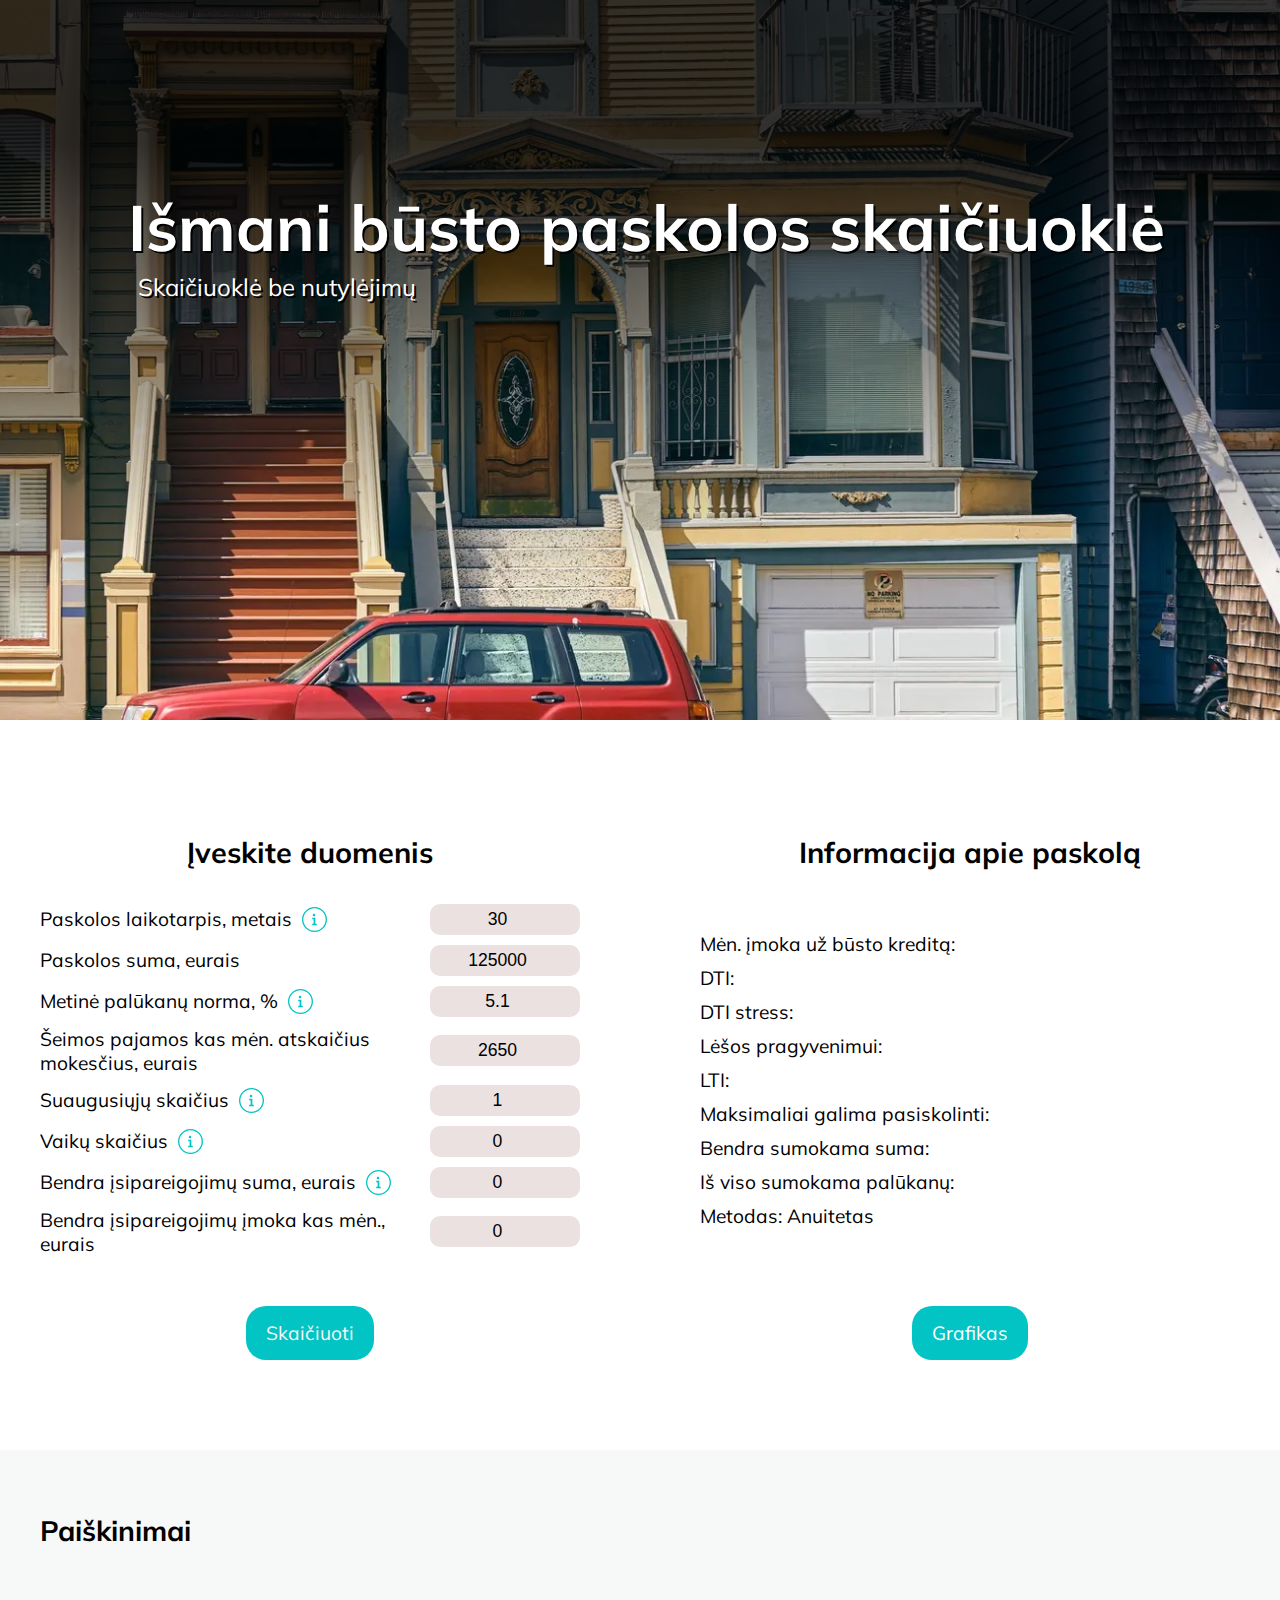
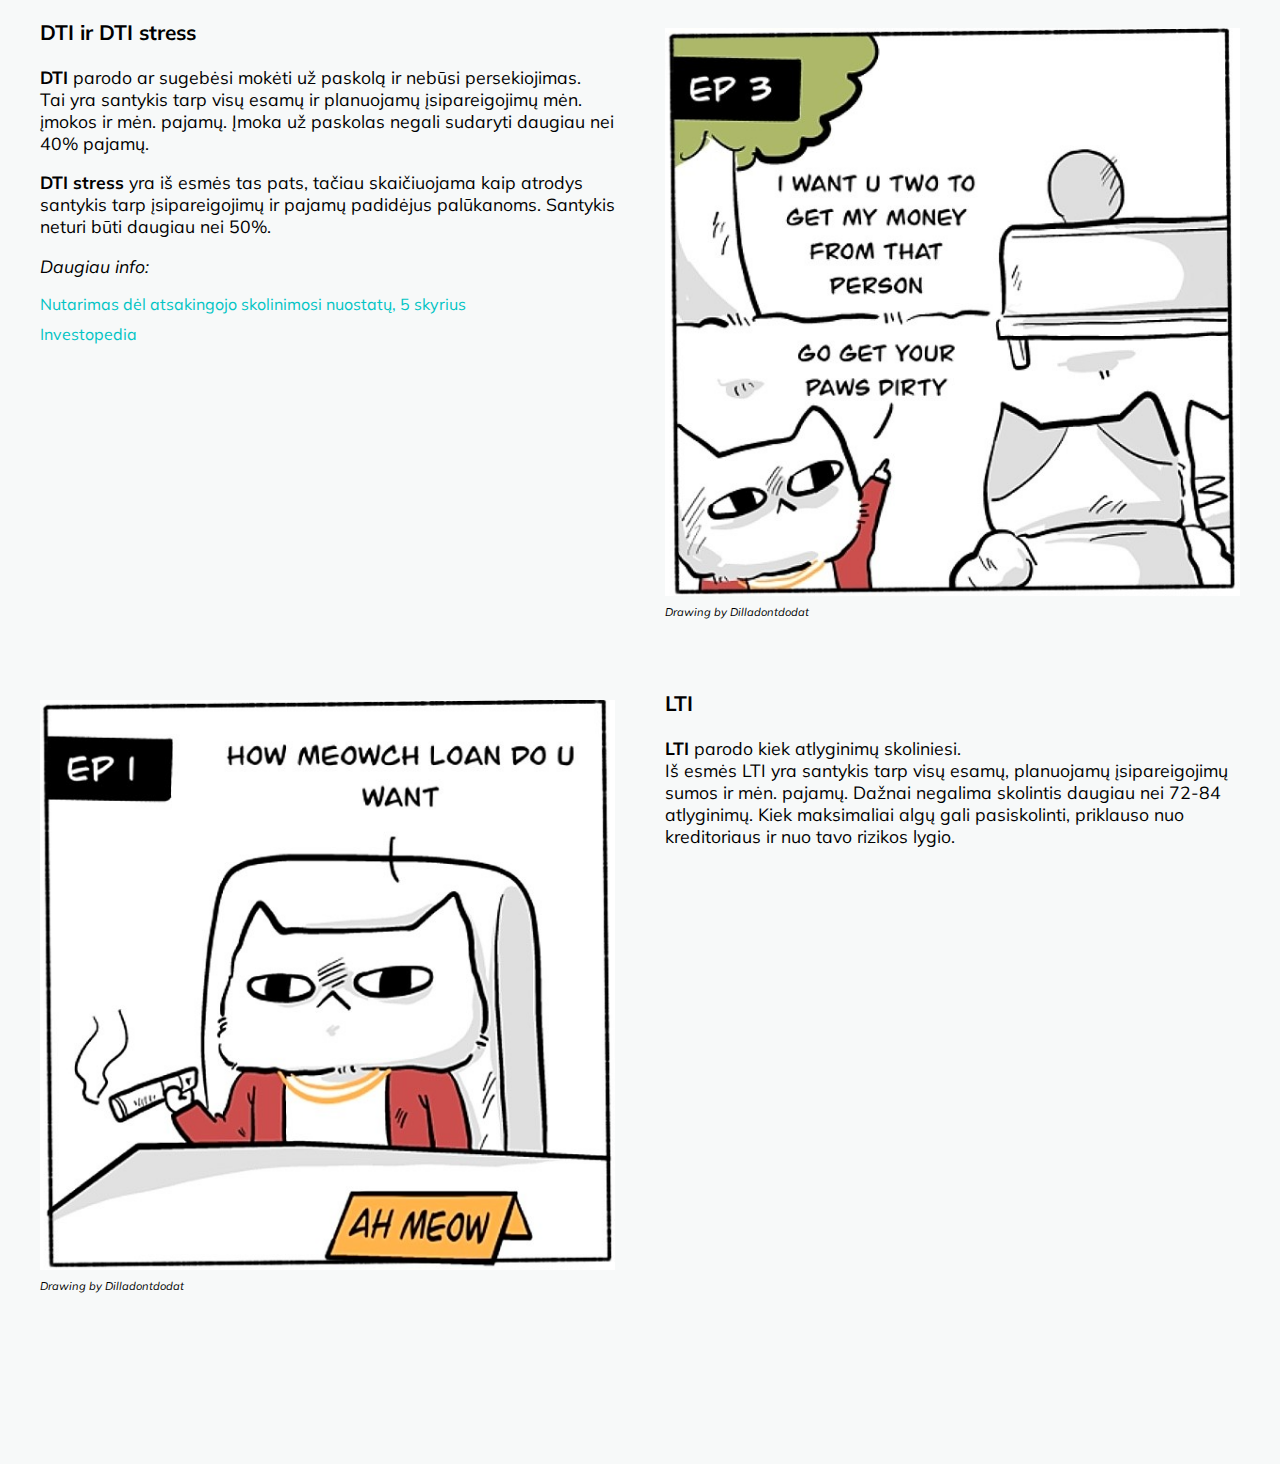
==== commit 05228d56: "update version 1.2" ====
--- a/index.html
+++ b/index.html
@@ -5,7 +5,7 @@
     <meta charset="UTF-8">
     <meta http-equiv="X-UA-Compatible" content="IE=edge">
     <meta name="viewport" content="width=device-width, initial-scale=1.0">
-    <title>Document</title>
+    <title>Paskolos skaičiuoklė</title>
     <link rel="stylesheet" href="style.css">
 
     <link rel="preconnect" href="https://fonts.googleapis.com">
@@ -180,18 +180,24 @@
 
             <h2>Informacija apie paskolą</h2>
 
-
-            <p id="monthly-payment">Mėn. įmoka už būsto kreditą:</p>
-            <p id="DTI">DTI:</p>
-            <p id="DSTI">DTI stress:</p>
-            <p id="disposibles">Lėšos pragyvenimui: </p>
-            <p id="LTI">LTI:</p>
-            <p id="max-loan">Maksimaliai galima pasiskolinti:</p>
-            <p id="loan-cost">Bendra sumokama suma:</p>
-            <p id="total-interest">Iš viso sumokama palūkanų:</p>
-            <p id="anuity">Metodas: Anuitetas</p>
-
-
+            <ul class="output-list">
+                <li id="monthly-payment">Mėn. įmoka už būsto kreditą:</li>
+                <li id="DTI">DTI:</li>
+                <li id="DSTI">DTI stress:</li>
+                <li id="disposibles">Lėšos pragyvenimui: </li>
+                <li id="LTI">LTI:</li>
+                <li id="max-loan">Maksimaliai galima pasiskolinti:</li>
+                <li id="loan-cost">Bendra sumokama suma:</li>
+                <li id="total-interest">Iš viso sumokama palūkanų:</li>
+                <li id="anuity">Metodas: Anuitetas</li>
+            </ul>
+
+
+            <div class="button-wrap">
+
+                <button id="schedule" class="calculate-click" ><a target="_blank" href="schedule.html">Grafikas</a></button>
+            
+            </div>
 
 
 
@@ -295,6 +301,8 @@
 
 
     <script src="script.js"></script>
+ 
+
 
 </body>
 
--- a/style.css
+++ b/style.css
@@ -14,6 +14,33 @@
   margin-right: auto;
   max-width: 1450px;
   width: 100%;
+}
+
+.button-wrap {
+  display: flex;
+  justify-content: center;
+}
+.button-wrap .calculate-click {
+  margin-top: 50px;
+  background-color: #02c4c4;
+  border: none;
+  padding: 15px 20px;
+  border-radius: 20px;
+  font-family: "Mulish", sans-serif;
+  color: whitesmoke;
+  font-size: 1.2rem;
+  cursor: pointer;
+}
+.button-wrap .calculate-click a {
+  text-decoration: none;
+  color: white;
+}
+.button-wrap .calculate-click:hover {
+  color: white;
+  background-color: blue;
+}
+.button-wrap .calculate-click:active {
+  opacity: 0.8;
 }
 
 .header {
@@ -98,6 +125,9 @@
 }
 .main .calculator-input {
   padding: 20px;
+  display: flex;
+  flex-direction: column;
+  justify-content: space-between;
 }
 .main .calculator-input .input-wrapper {
   margin-top: 10px;
@@ -182,30 +212,19 @@
   visibility: visible;
   z-index: 1;
 }
-.main .calculator-input .button-wrap {
-  display: flex;
-  justify-content: center;
-}
-.main .calculator-input .button-wrap .calculate-click {
-  margin-top: 50px;
-  background-color: #02c4c4;
-  border: none;
-  padding: 10px 15px;
-  border-radius: 20px;
-  font-family: "Mulish", sans-serif;
-  color: whitesmoke;
+.main .calculator-output {
+  padding: 20px;
+  display: flex;
+  flex-direction: column;
+  justify-content: space-between;
+}
+.main .calculator-output .output-list {
+  padding-left: 0px;
+}
+.main .calculator-output .output-list li {
+  list-style-type: none;
   font-size: 1.2rem;
-  cursor: pointer;
-}
-.main .calculator-input .button-wrap .calculate-click:hover {
-  color: white;
-  background-color: blue;
-}
-.main .calculator-input .button-wrap .calculate-click:active {
-  opacity: 0.8;
-}
-.main .calculator-output {
-  padding: 20px;
+  margin-top: 10px;
 }
 
 .footer {
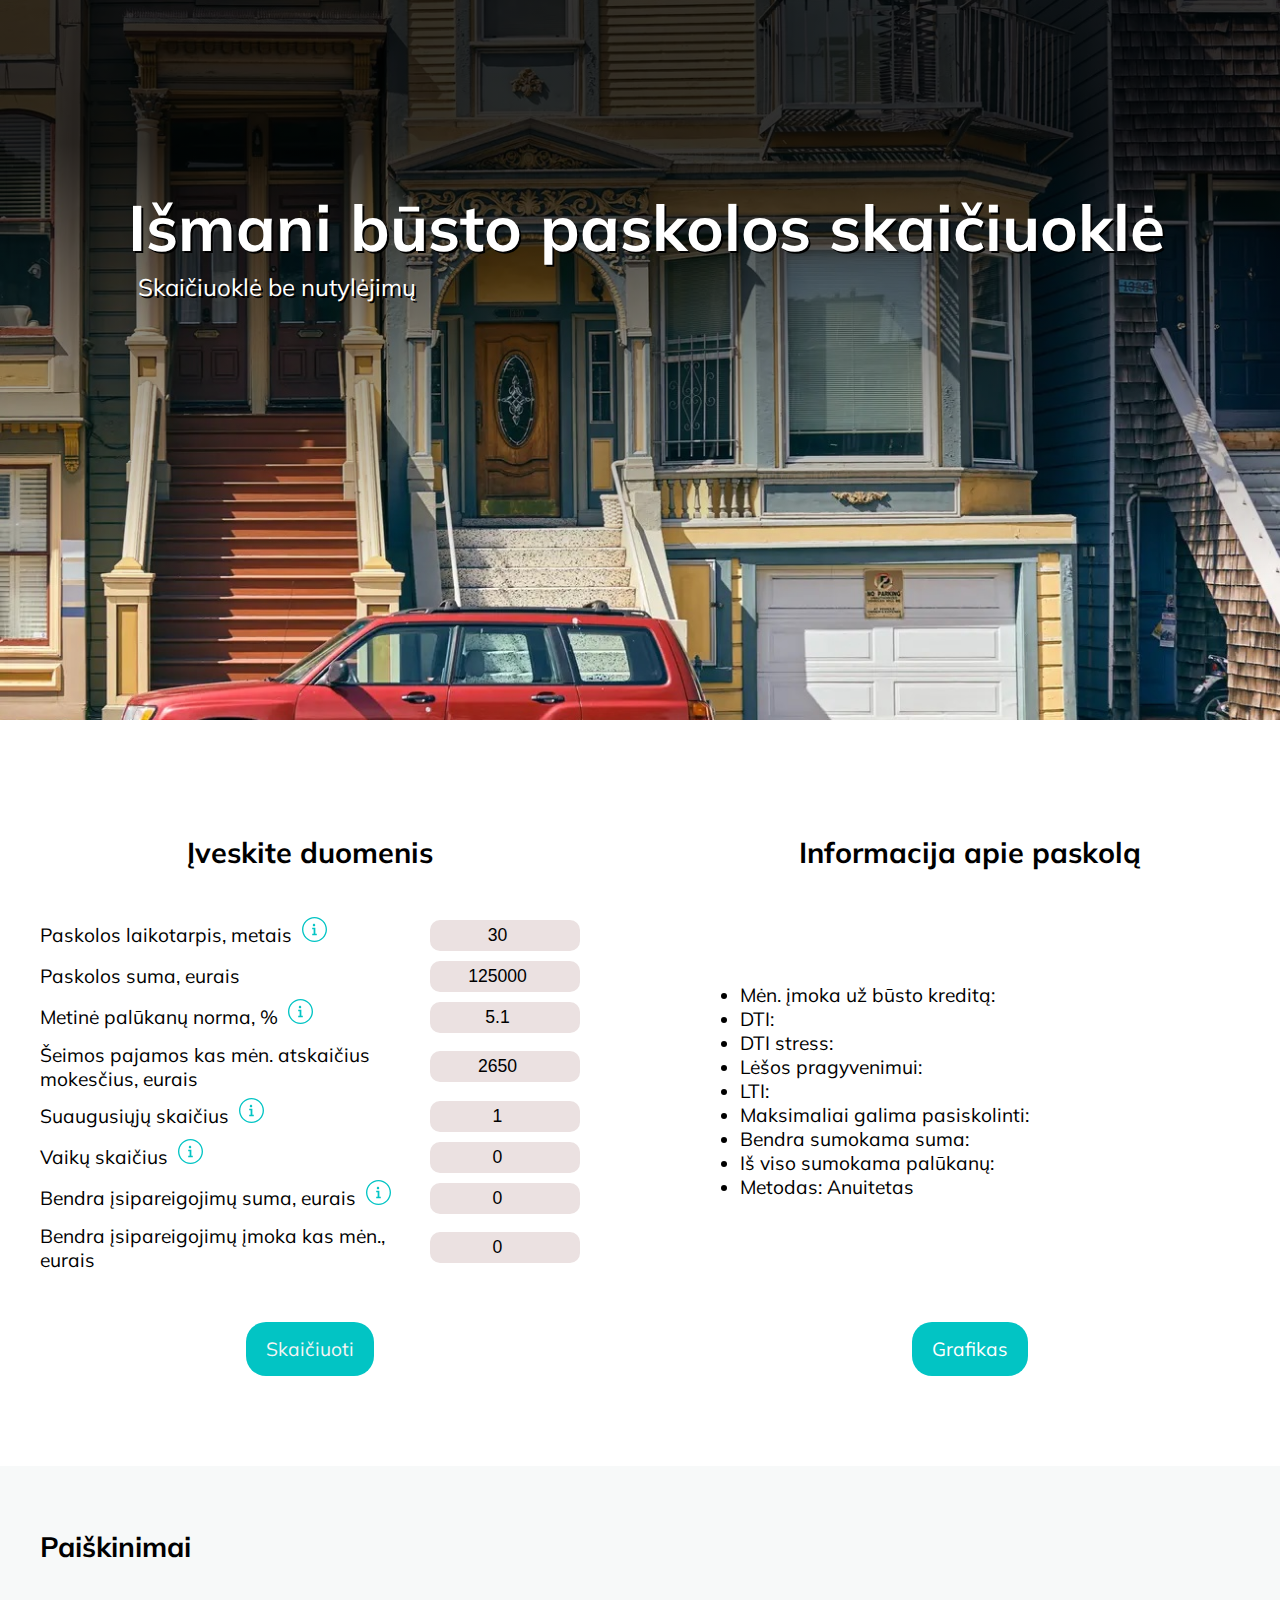
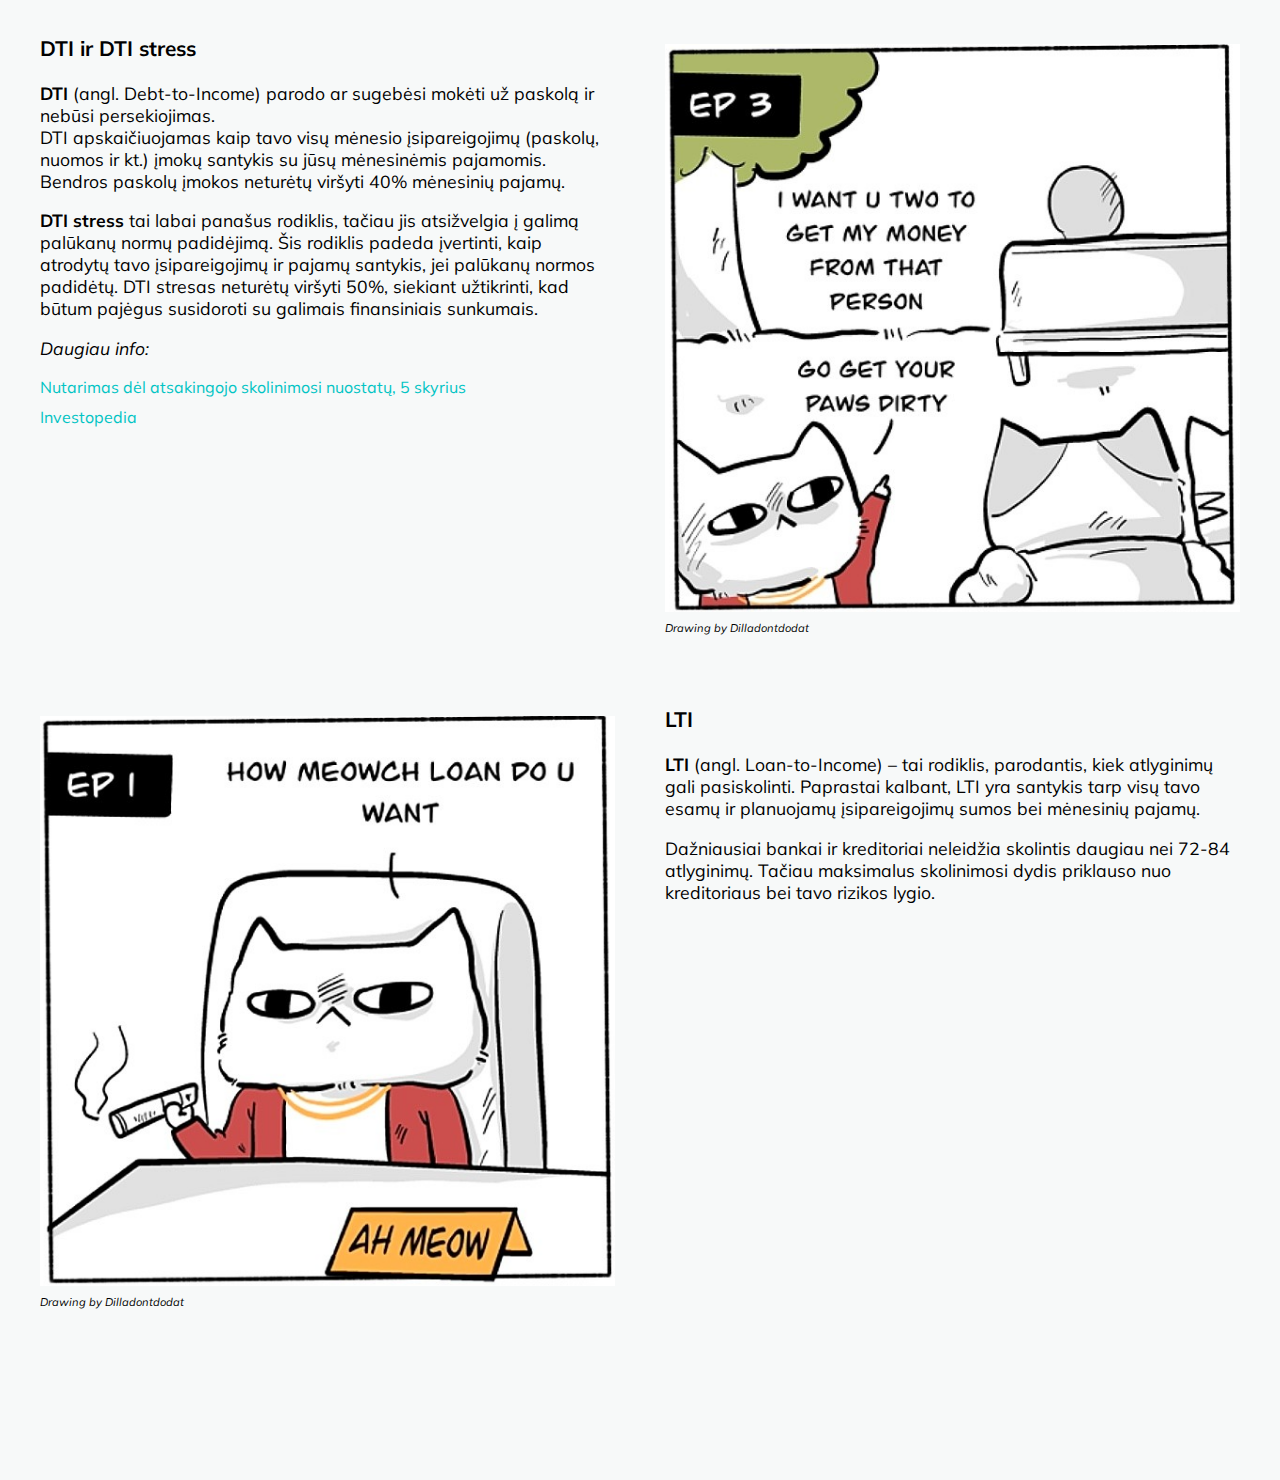
==== commit 38f793e3: "UI update" ====
--- a/index.html
+++ b/index.html
@@ -10,6 +10,9 @@
 
     <link rel="preconnect" href="https://fonts.googleapis.com">
     <link rel="preconnect" href="https://fonts.gstatic.com" crossorigin>
+    <link href="https://cdn.jsdelivr.net/npm/bootstrap@5.3.0-alpha3/dist/css/bootstrap.min.css" rel="stylesheet"
+        integrity="sha384-KK94CHFLLe+nY2dmCWGMq91rCGa5gtU4mk92HdvYe+M/SXH301p5ILy+dN9+nJOZ" crossorigin="anonymous">
+
     <link href="https://fonts.googleapis.com/css2?family=Mulish&display=swap" rel="stylesheet">
 </head>
 
@@ -100,7 +103,7 @@
                             <path fill-rule="nonzero"
                                 d="M256 0c70.69 0 134.7 28.66 181.02 74.98C483.34 121.31 512 185.31 512 256c0 70.69-28.66 134.7-74.98 181.02C390.7 483.34 326.69 512 256 512c-70.69 0-134.7-28.66-181.02-74.98C28.66 390.7 0 326.69 0 256c0-70.69 28.66-134.69 74.98-181.02C121.3 28.66 185.31 0 256 0zm17.75 342.25h29.15v29.32h-93.79v-29.32h28.76v-92.34h-28.76v-29.32h64.64v121.66zm-27.94-150.37c-7.08-.05-13.12-2.53-18.2-7.56-5.08-5.01-7.56-11.11-7.56-18.25 0-7.01 2.48-13.06 7.56-18.08 5.08-5.02 11.12-7.55 18.2-7.55 6.95 0 12.99 2.53 18.08 7.55 5.13 5.02 7.67 11.07 7.67 18.08 0 4.72-1.2 9.07-3.56 12.94-2.36 3.93-5.45 7.07-9.31 9.37-3.87 2.3-8.17 3.45-12.88 3.5zm171.9-97.59C376.33 52.92 319.15 27.32 256 27.32c-63.15 0-120.33 25.6-161.71 66.97C52.92 135.68 27.32 192.85 27.32 256c0 63.15 25.6 120.33 66.97 161.71 41.38 41.37 98.56 66.97 161.71 66.97 63.15 0 120.33-25.6 161.71-66.97 41.37-41.38 66.97-98.56 66.97-161.71 0-63.15-25.6-120.32-66.97-161.71z" />
                         </svg>
-                        <div class="info-text">Pragyvenimo suma suaugusiui: 575 eurų. </div>
+                        <div class="info-text">Pragyvenimo suma suaugusiui: 610 eurų. </div>
                     </div>
                 </div>
 
@@ -125,7 +128,7 @@
                                 d="M256 0c70.69 0 134.7 28.66 181.02 74.98C483.34 121.31 512 185.31 512 256c0 70.69-28.66 134.7-74.98 181.02C390.7 483.34 326.69 512 256 512c-70.69 0-134.7-28.66-181.02-74.98C28.66 390.7 0 326.69 0 256c0-70.69 28.66-134.69 74.98-181.02C121.3 28.66 185.31 0 256 0zm17.75 342.25h29.15v29.32h-93.79v-29.32h28.76v-92.34h-28.76v-29.32h64.64v121.66zm-27.94-150.37c-7.08-.05-13.12-2.53-18.2-7.56-5.08-5.01-7.56-11.11-7.56-18.25 0-7.01 2.48-13.06 7.56-18.08 5.08-5.02 11.12-7.55 18.2-7.55 6.95 0 12.99 2.53 18.08 7.55 5.13 5.02 7.67 11.07 7.67 18.08 0 4.72-1.2 9.07-3.56 12.94-2.36 3.93-5.45 7.07-9.31 9.37-3.87 2.3-8.17 3.45-12.88 3.5zm171.9-97.59C376.33 52.92 319.15 27.32 256 27.32c-63.15 0-120.33 25.6-161.71 66.97C52.92 135.68 27.32 192.85 27.32 256c0 63.15 25.6 120.33 66.97 161.71 41.38 41.37 98.56 66.97 161.71 66.97 63.15 0 120.33-25.6 161.71-66.97 41.37-41.38 66.97-98.56 66.97-161.71 0-63.15-25.6-120.32-66.97-161.71z" />
                         </svg>
 
-                        <div class="info-text">Pragyvenimo suma vaikui: 215 eurų. </div>
+                        <div class="info-text">Pragyvenimo suma vaikui: 240 eurų. </div>
 
 
                     </div>
@@ -180,23 +183,24 @@
 
             <h2>Informacija apie paskolą</h2>
 
-            <ul class="output-list">
-                <li id="monthly-payment">Mėn. įmoka už būsto kreditą:</li>
-                <li id="DTI">DTI:</li>
-                <li id="DSTI">DTI stress:</li>
-                <li id="disposibles">Lėšos pragyvenimui: </li>
-                <li id="LTI">LTI:</li>
-                <li id="max-loan">Maksimaliai galima pasiskolinti:</li>
-                <li id="loan-cost">Bendra sumokama suma:</li>
-                <li id="total-interest">Iš viso sumokama palūkanų:</li>
-                <li id="anuity">Metodas: Anuitetas</li>
+            <ul class="output-list list-group">
+                <li id="monthly-payment" class="list-group-item">Mėn. įmoka už būsto kreditą:</li>
+                <li id="DTI" class="list-group-item">DTI:</li>
+                <li id="DSTI" class="list-group-item">DTI stress:</li>
+                <li id="disposibles" class="list-group-item">Lėšos pragyvenimui: </li>
+                <li id="LTI" class="list-group-item">LTI:</li>
+                <li id="max-loan" class="list-group-item">Maksimaliai galima pasiskolinti:</li>
+                <li id="loan-cost" class="list-group-item">Bendra sumokama suma:</li>
+                <li id="total-interest" class="list-group-item">Iš viso sumokama palūkanų:</li>
+                <li id="anuity" class="list-group-item">Metodas: Anuitetas</li>
             </ul>
 
 
             <div class="button-wrap">
 
-                <button id="schedule" class="calculate-click" ><a target="_blank" href="schedule.html">Grafikas</a></button>
-            
+                <button id="schedule" class="calculate-click"><a target="_blank"
+                        href="schedule.html">Grafikas</a></button>
+
             </div>
 
 
@@ -210,7 +214,7 @@
 
     </main>
 
-    <footer class="footer">
+    <div class="wrapper-explanation">
 
         <section class="calculator-explained">
 
@@ -218,49 +222,47 @@
 
             <article class="explain">
 
-              
+
 
 
                 <div class="explain-text">
 
                     <h3 class="DTI"> DTI ir DTI stress</h3>
 
-                    <p> 
-
-                        <p><strong>DTI</strong> parodo ar sugebėsi mokėti už paskolą ir nebūsi persekiojimas. <br> Tai yra santykis tarp visų esamų ir planuojamų įsipareigojimų mėn. įmokos ir mėn. pajamų. Įmoka už paskolas negali sudaryti daugiau nei 40% pajamų. </p>
-                        <p><strong>DTI stress</strong> yra iš esmės tas pats, tačiau skaičiuojama kaip atrodys santykis tarp įsipareigojimų ir pajamų padidėjus palūkanoms. Santykis neturi būti daugiau nei 50%. </p>
-
-                         
-                    
-                        <span class="more-info">
-
-                            <p><em>Daugiau info:</em> </p>
-                            
-                            <a class="links"
-                                href="https://e-seimas.lrs.lt/portal/legalAct/lt/TAD/TAIS.405879/asr"
-                                target="_blank">Nutarimas
-                                dėl atsakingojo
-                                skolinimosi nuostatų, 5 skyrius</a>
-                        </span>
-
-                        
-                        <span class="more-info">
-
-                             <a class="links"
-                                href="https://www.investopedia.com/terms/d/dti.asp"
-                                target="_blank">Investopedia</a>
-                        </span>
+                    <p>
+
+                    <p><strong>DTI </strong> (angl. Debt-to-Income) parodo ar sugebėsi mokėti už paskolą ir nebūsi persekiojimas. <br> DTI apskaičiuojamas kaip tavo visų mėnesio įsipareigojimų (paskolų, nuomos ir kt.) įmokų santykis su jūsų mėnesinėmis pajamomis. Bendros paskolų įmokos neturėtų viršyti 40% mėnesinių pajamų. </p>
+                    <p><strong>DTI stress</strong> tai labai panašus rodiklis, tačiau jis atsižvelgia į galimą palūkanų normų padidėjimą. Šis rodiklis padeda įvertinti, kaip atrodytų tavo įsipareigojimų ir pajamų santykis, jei palūkanų normos padidėtų. DTI stresas neturėtų viršyti 50%, siekiant užtikrinti, kad būtum pajėgus susidoroti su galimais finansiniais sunkumais. </p>
+
+
+
+                    <span class="more-info">
+
+                        <p><em>Daugiau info:</em> </p>
+
+                        <a class="links" href="https://e-seimas.lrs.lt/portal/legalAct/lt/TAD/TAIS.405879/asr"
+                            target="_blank">Nutarimas
+                            dėl atsakingojo
+                            skolinimosi nuostatų, 5 skyrius</a>
+                    </span>
+
+
+                    <span class="more-info">
+
+                        <a class="links" href="https://www.investopedia.com/terms/d/dti.asp"
+                            target="_blank">Investopedia</a>
+                    </span>
 
                     </p>
                 </div>
 
                 <div class="loan-cat">
 
-                
-                      
-                       <img src="getmoney.PNG" alt="loan cat">
-                       <cite>Drawing by Dilladontdodat</cite>
-              
+
+
+                    <img src="getmoney.PNG" alt="loan cat">
+                    <cite>Drawing by Dilladontdodat</cite>
+
                 </div>
 
             </article>
@@ -268,25 +270,27 @@
 
             <article class="explain explain-2">
 
-               
+
 
                 <div class="explain-text explain-text-2">
 
                     <h3 class="LTI">LTI</h3>
-                    
+
                     <p>
-                        <strong>LTI</strong> parodo kiek atlyginimų skoliniesi. <br> Iš esmės LTI yra santykis tarp visų esamų, planuojamų įsipareigojimų sumos ir mėn. pajamų. Dažnai negalima skolintis daugiau nei
-                        72-84 atlyginimų. Kiek maksimaliai algų gali pasiskolinti, priklauso nuo kreditoriaus ir nuo tavo rizikos lygio.
+                        <strong>LTI</strong> (angl. Loan-to-Income) – tai rodiklis, parodantis, kiek atlyginimų gali pasiskolinti. Paprastai kalbant, LTI yra santykis tarp visų tavo esamų ir planuojamų įsipareigojimų sumos bei mėnesinių pajamų. 
                     </p>
+                    <p>
+                        Dažniausiai bankai ir kreditoriai neleidžia skolintis daugiau nei 72-84 atlyginimų. Tačiau maksimalus skolinimosi dydis priklauso nuo kreditoriaus bei tavo rizikos lygio. 
+                    </p>
                 </div>
 
                 <div class="loan-cat loan-cat-2">
 
-                  
-                        <img src="howmuchloan.PNG" alt="loan cat">
-                  
+
+                    <img src="howmuchloan.PNG" alt="loan cat">
+
                     <cite>Drawing by Dilladontdodat</cite>
-                    
+
                 </div>
 
 
@@ -295,15 +299,23 @@
 
         </section>
 
-    </footer>
+    </div>
 
 
 
 
     <script src="script.js"></script>
- 
+
+    <script src="https://cdn.jsdelivr.net/npm/@popperjs/core@2.11.7/dist/umd/popper.min.js"
+        integrity="sha384-zYPOMqeu1DAVkHiLqWBUTcbYfZ8osu1Nd6Z89ify25QV9guujx43ITvfi12/QExE"
+        crossorigin="anonymous"></script>
+    <script src="https://cdn.jsdelivr.net/npm/bootstrap@5.3.0-alpha3/dist/js/bootstrap.min.js"
+        integrity="sha384-Y4oOpwW3duJdCWv5ly8SCFYWqFDsfob/3GkgExXKV4idmbt98QcxXYs9UoXAB7BZ"
+        crossorigin="anonymous"></script>
+    <script src="amortization_schedule.js"></script>
+
 
 
 </body>
 
-</html>
+</html>--- a/style.css
+++ b/style.css
@@ -118,10 +118,12 @@
   .main {
     grid-template-columns: 1fr;
     width: 100%;
+    height: auto;
   }
 }
 .main h2 {
   text-align: center;
+  margin-bottom: 40px;
 }
 .main .calculator-input {
   padding: 20px;
@@ -201,6 +203,8 @@
   width: 25px;
   height: 25px;
   fill: #02c4c4;
+  position: relative;
+  top: -6px;
 }
 .main .calculator-input .input-wrapper .info-wrapper svg:hover {
   fill: blue;
@@ -218,16 +222,8 @@
   flex-direction: column;
   justify-content: space-between;
 }
-.main .calculator-output .output-list {
-  padding-left: 0px;
-}
-.main .calculator-output .output-list li {
-  list-style-type: none;
-  font-size: 1.2rem;
-  margin-top: 10px;
-}
-
-.footer {
+
+.wrapper-explanation {
   font-family: "Mulish", sans-serif;
   margin-top: 50px;
   margin-bottom: 0px;
@@ -237,20 +233,20 @@
   font-family: "Mulish", sans-serif;
 }
 @media (max-width: 999px) {
-  .footer {
+  .wrapper-explanation {
     width: 100%;
   }
 }
-.footer .calculator-explained {
+.wrapper-explanation .calculator-explained {
   margin-top: 0px;
   padding: 20px;
   margin-bottom: 100px;
 }
-.footer .calculator-explained h2 {
+.wrapper-explanation .calculator-explained h2 {
   font-size: 1.75rem;
 }
-.footer .calculator-explained .explain,
-.footer .calculator-explained .explain.explain-2 {
+.wrapper-explanation .calculator-explained .explain,
+.wrapper-explanation .calculator-explained .explain.explain-2 {
   display: grid;
   grid-template-columns: 1fr 1fr;
   grid-template-rows: auto 1fr;
@@ -259,22 +255,22 @@
   margin-top: 50px;
 }
 @media (max-width: 768px) {
-  .footer .calculator-explained .explain,
-  .footer .calculator-explained .explain.explain-2 {
+  .wrapper-explanation .calculator-explained .explain,
+  .wrapper-explanation .calculator-explained .explain.explain-2 {
     grid-template-columns: 1fr;
     grid-template-rows: auto auto 1fr;
   }
 }
-.footer .calculator-explained .explain h3,
-.footer .calculator-explained .explain .LTI,
-.footer .calculator-explained .explain.explain-2 h3,
-.footer .calculator-explained .explain.explain-2 .LTI {
+.wrapper-explanation .calculator-explained .explain h3,
+.wrapper-explanation .calculator-explained .explain .LTI,
+.wrapper-explanation .calculator-explained .explain.explain-2 h3,
+.wrapper-explanation .calculator-explained .explain.explain-2 .LTI {
   font-size: 1.3rem;
 }
-.footer .calculator-explained .explain .loan-cat,
-.footer .calculator-explained .explain .loan-cat.loan-cat-2,
-.footer .calculator-explained .explain.explain-2 .loan-cat,
-.footer .calculator-explained .explain.explain-2 .loan-cat.loan-cat-2 {
+.wrapper-explanation .calculator-explained .explain .loan-cat,
+.wrapper-explanation .calculator-explained .explain .loan-cat.loan-cat-2,
+.wrapper-explanation .calculator-explained .explain.explain-2 .loan-cat,
+.wrapper-explanation .calculator-explained .explain.explain-2 .loan-cat.loan-cat-2 {
   grid-row: 2/3;
   grid-column: 2/3;
   justify-self: end;
@@ -282,79 +278,79 @@
   height: 100%;
 }
 @media (max-width: 768px) {
-  .footer .calculator-explained .explain .loan-cat,
-  .footer .calculator-explained .explain .loan-cat.loan-cat-2,
-  .footer .calculator-explained .explain.explain-2 .loan-cat,
-  .footer .calculator-explained .explain.explain-2 .loan-cat.loan-cat-2 {
+  .wrapper-explanation .calculator-explained .explain .loan-cat,
+  .wrapper-explanation .calculator-explained .explain .loan-cat.loan-cat-2,
+  .wrapper-explanation .calculator-explained .explain.explain-2 .loan-cat,
+  .wrapper-explanation .calculator-explained .explain.explain-2 .loan-cat.loan-cat-2 {
     grid-column: 1/2;
     grid-row: 3/4;
     justify-self: start;
     width: 100%;
   }
 }
-.footer .calculator-explained .explain .loan-cat img,
-.footer .calculator-explained .explain .loan-cat.loan-cat-2 img,
-.footer .calculator-explained .explain.explain-2 .loan-cat img,
-.footer .calculator-explained .explain.explain-2 .loan-cat.loan-cat-2 img {
+.wrapper-explanation .calculator-explained .explain .loan-cat img,
+.wrapper-explanation .calculator-explained .explain .loan-cat.loan-cat-2 img,
+.wrapper-explanation .calculator-explained .explain.explain-2 .loan-cat img,
+.wrapper-explanation .calculator-explained .explain.explain-2 .loan-cat.loan-cat-2 img {
   margin-top: 30px;
   width: 100%;
 }
-.footer .calculator-explained .explain .loan-cat cite,
-.footer .calculator-explained .explain .loan-cat.loan-cat-2 cite,
-.footer .calculator-explained .explain.explain-2 .loan-cat cite,
-.footer .calculator-explained .explain.explain-2 .loan-cat.loan-cat-2 cite {
+.wrapper-explanation .calculator-explained .explain .loan-cat cite,
+.wrapper-explanation .calculator-explained .explain .loan-cat.loan-cat-2 cite,
+.wrapper-explanation .calculator-explained .explain.explain-2 .loan-cat cite,
+.wrapper-explanation .calculator-explained .explain.explain-2 .loan-cat.loan-cat-2 cite {
   font-size: 0.7em;
 }
-.footer .calculator-explained .explain .explain-text,
-.footer .calculator-explained .explain .explain-text.explain-text-2,
-.footer .calculator-explained .explain.explain-2 .explain-text,
-.footer .calculator-explained .explain.explain-2 .explain-text.explain-text-2 {
+.wrapper-explanation .calculator-explained .explain .explain-text,
+.wrapper-explanation .calculator-explained .explain .explain-text.explain-text-2,
+.wrapper-explanation .calculator-explained .explain.explain-2 .explain-text,
+.wrapper-explanation .calculator-explained .explain.explain-2 .explain-text.explain-text-2 {
   grid-row: 2/3;
 }
-.footer .calculator-explained .explain .explain-text p,
-.footer .calculator-explained .explain .explain-text.explain-text-2 p,
-.footer .calculator-explained .explain.explain-2 .explain-text p,
-.footer .calculator-explained .explain.explain-2 .explain-text.explain-text-2 p {
+.wrapper-explanation .calculator-explained .explain .explain-text p,
+.wrapper-explanation .calculator-explained .explain .explain-text.explain-text-2 p,
+.wrapper-explanation .calculator-explained .explain.explain-2 .explain-text p,
+.wrapper-explanation .calculator-explained .explain.explain-2 .explain-text.explain-text-2 p {
   font-size: 1.1rem;
 }
-.footer .calculator-explained .explain .explain-text .more-info,
-.footer .calculator-explained .explain .explain-text.explain-text-2 .more-info,
-.footer .calculator-explained .explain.explain-2 .explain-text .more-info,
-.footer .calculator-explained .explain.explain-2 .explain-text.explain-text-2 .more-info {
+.wrapper-explanation .calculator-explained .explain .explain-text .more-info,
+.wrapper-explanation .calculator-explained .explain .explain-text.explain-text-2 .more-info,
+.wrapper-explanation .calculator-explained .explain.explain-2 .explain-text .more-info,
+.wrapper-explanation .calculator-explained .explain.explain-2 .explain-text.explain-text-2 .more-info {
   display: block;
   margin-top: 10px;
 }
-.footer .calculator-explained .explain .explain-text .more-info .links,
-.footer .calculator-explained .explain .explain-text.explain-text-2 .more-info .links,
-.footer .calculator-explained .explain.explain-2 .explain-text .more-info .links,
-.footer .calculator-explained .explain.explain-2 .explain-text.explain-text-2 .more-info .links {
+.wrapper-explanation .calculator-explained .explain .explain-text .more-info .links,
+.wrapper-explanation .calculator-explained .explain .explain-text.explain-text-2 .more-info .links,
+.wrapper-explanation .calculator-explained .explain.explain-2 .explain-text .more-info .links,
+.wrapper-explanation .calculator-explained .explain.explain-2 .explain-text.explain-text-2 .more-info .links {
   text-decoration: none;
   color: #02c4c4;
 }
-.footer .calculator-explained .explain .explain-text .more-info .links:hover,
-.footer .calculator-explained .explain .explain-text.explain-text-2 .more-info .links:hover,
-.footer .calculator-explained .explain.explain-2 .explain-text .more-info .links:hover,
-.footer .calculator-explained .explain.explain-2 .explain-text.explain-text-2 .more-info .links:hover {
+.wrapper-explanation .calculator-explained .explain .explain-text .more-info .links:hover,
+.wrapper-explanation .calculator-explained .explain .explain-text.explain-text-2 .more-info .links:hover,
+.wrapper-explanation .calculator-explained .explain.explain-2 .explain-text .more-info .links:hover,
+.wrapper-explanation .calculator-explained .explain.explain-2 .explain-text.explain-text-2 .more-info .links:hover {
   color: blue;
 }
-.footer .calculator-explained .explain .explain-text .more-info .links:active,
-.footer .calculator-explained .explain .explain-text.explain-text-2 .more-info .links:active,
-.footer .calculator-explained .explain.explain-2 .explain-text .more-info .links:active,
-.footer .calculator-explained .explain.explain-2 .explain-text.explain-text-2 .more-info .links:active {
+.wrapper-explanation .calculator-explained .explain .explain-text .more-info .links:active,
+.wrapper-explanation .calculator-explained .explain .explain-text.explain-text-2 .more-info .links:active,
+.wrapper-explanation .calculator-explained .explain.explain-2 .explain-text .more-info .links:active,
+.wrapper-explanation .calculator-explained .explain.explain-2 .explain-text.explain-text-2 .more-info .links:active {
   opacity: 0.8;
 }
-.footer .calculator-explained .explain .explain-text.explain-text-2,
-.footer .calculator-explained .explain.explain-2 .explain-text.explain-text-2 {
+.wrapper-explanation .calculator-explained .explain .explain-text.explain-text-2,
+.wrapper-explanation .calculator-explained .explain.explain-2 .explain-text.explain-text-2 {
   grid-column: 2/3;
 }
 @media (max-width: 768px) {
-  .footer .calculator-explained .explain .explain-text.explain-text-2,
-  .footer .calculator-explained .explain.explain-2 .explain-text.explain-text-2 {
+  .wrapper-explanation .calculator-explained .explain .explain-text.explain-text-2,
+  .wrapper-explanation .calculator-explained .explain.explain-2 .explain-text.explain-text-2 {
     grid-column: 1/2;
   }
 }
-.footer .calculator-explained .explain .loan-cat.loan-cat-2,
-.footer .calculator-explained .explain.explain-2 .loan-cat.loan-cat-2 {
+.wrapper-explanation .calculator-explained .explain .loan-cat.loan-cat-2,
+.wrapper-explanation .calculator-explained .explain.explain-2 .loan-cat.loan-cat-2 {
   grid-column: 1/2;
   justify-self: start;
 }/*# sourceMappingURL=style.css.map */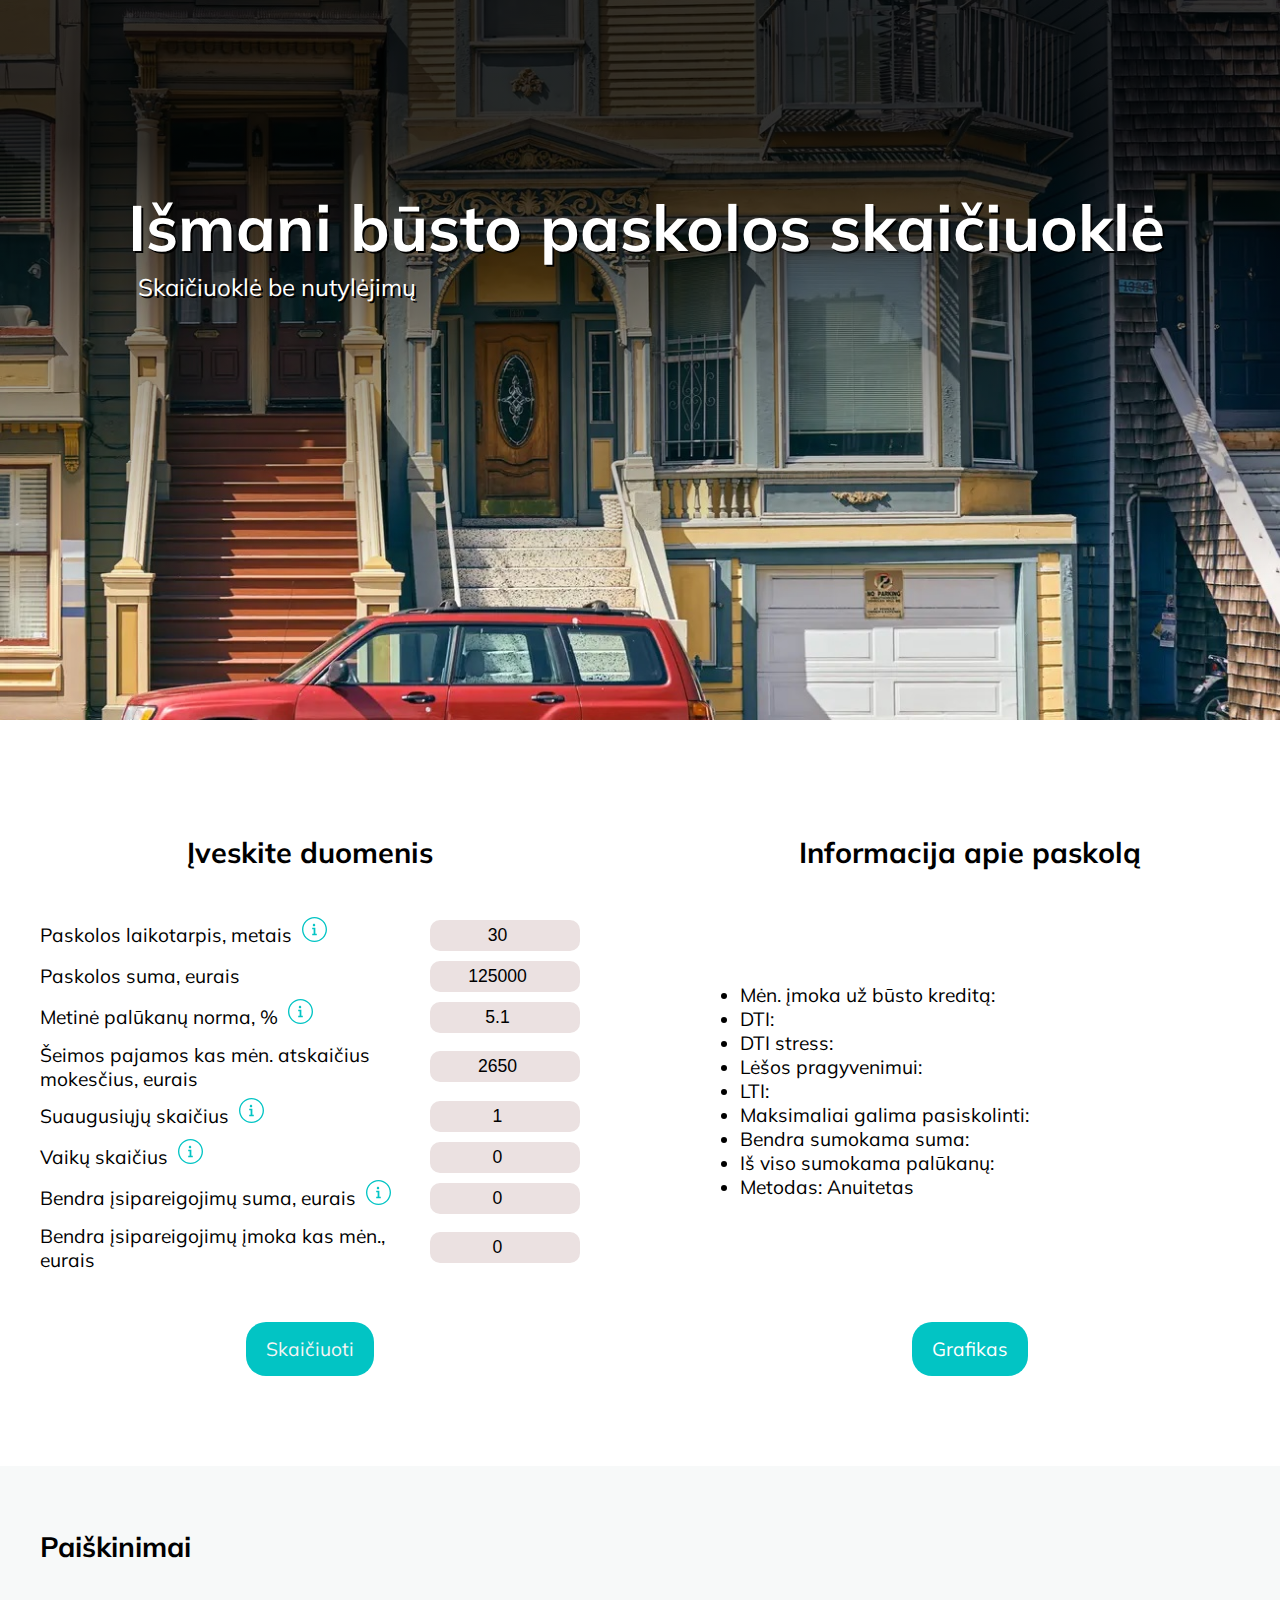
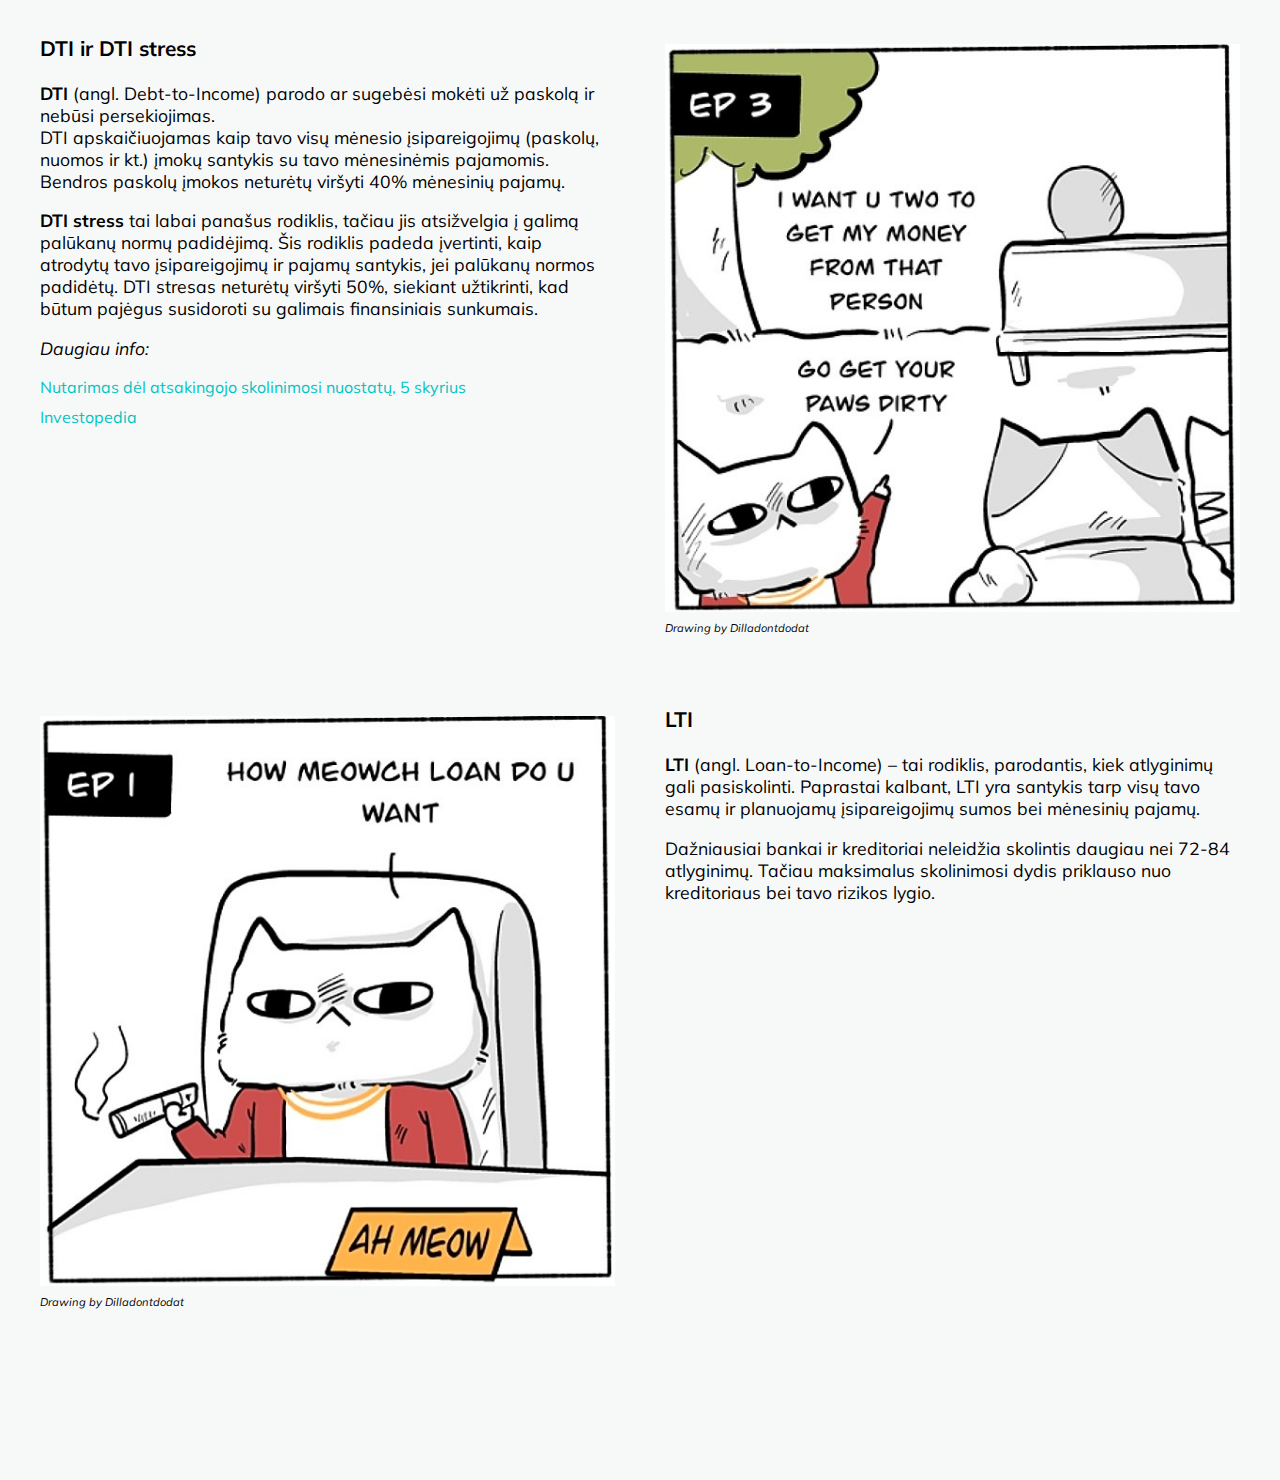
==== commit 40acaa56: "quick fix" ====
--- a/index.html
+++ b/index.html
@@ -231,7 +231,7 @@
 
                     <p>
 
-                    <p><strong>DTI </strong> (angl. Debt-to-Income) parodo ar sugebėsi mokėti už paskolą ir nebūsi persekiojimas. <br> DTI apskaičiuojamas kaip tavo visų mėnesio įsipareigojimų (paskolų, nuomos ir kt.) įmokų santykis su jūsų mėnesinėmis pajamomis. Bendros paskolų įmokos neturėtų viršyti 40% mėnesinių pajamų. </p>
+                    <p><strong>DTI </strong> (angl. Debt-to-Income) parodo ar sugebėsi mokėti už paskolą ir nebūsi persekiojimas. <br> DTI apskaičiuojamas kaip tavo visų mėnesio įsipareigojimų (paskolų, nuomos ir kt.) įmokų santykis su tavo mėnesinėmis pajamomis. Bendros paskolų įmokos neturėtų viršyti 40% mėnesinių pajamų. </p>
                     <p><strong>DTI stress</strong> tai labai panašus rodiklis, tačiau jis atsižvelgia į galimą palūkanų normų padidėjimą. Šis rodiklis padeda įvertinti, kaip atrodytų tavo įsipareigojimų ir pajamų santykis, jei palūkanų normos padidėtų. DTI stresas neturėtų viršyti 50%, siekiant užtikrinti, kad būtum pajėgus susidoroti su galimais finansiniais sunkumais. </p>
 
 
